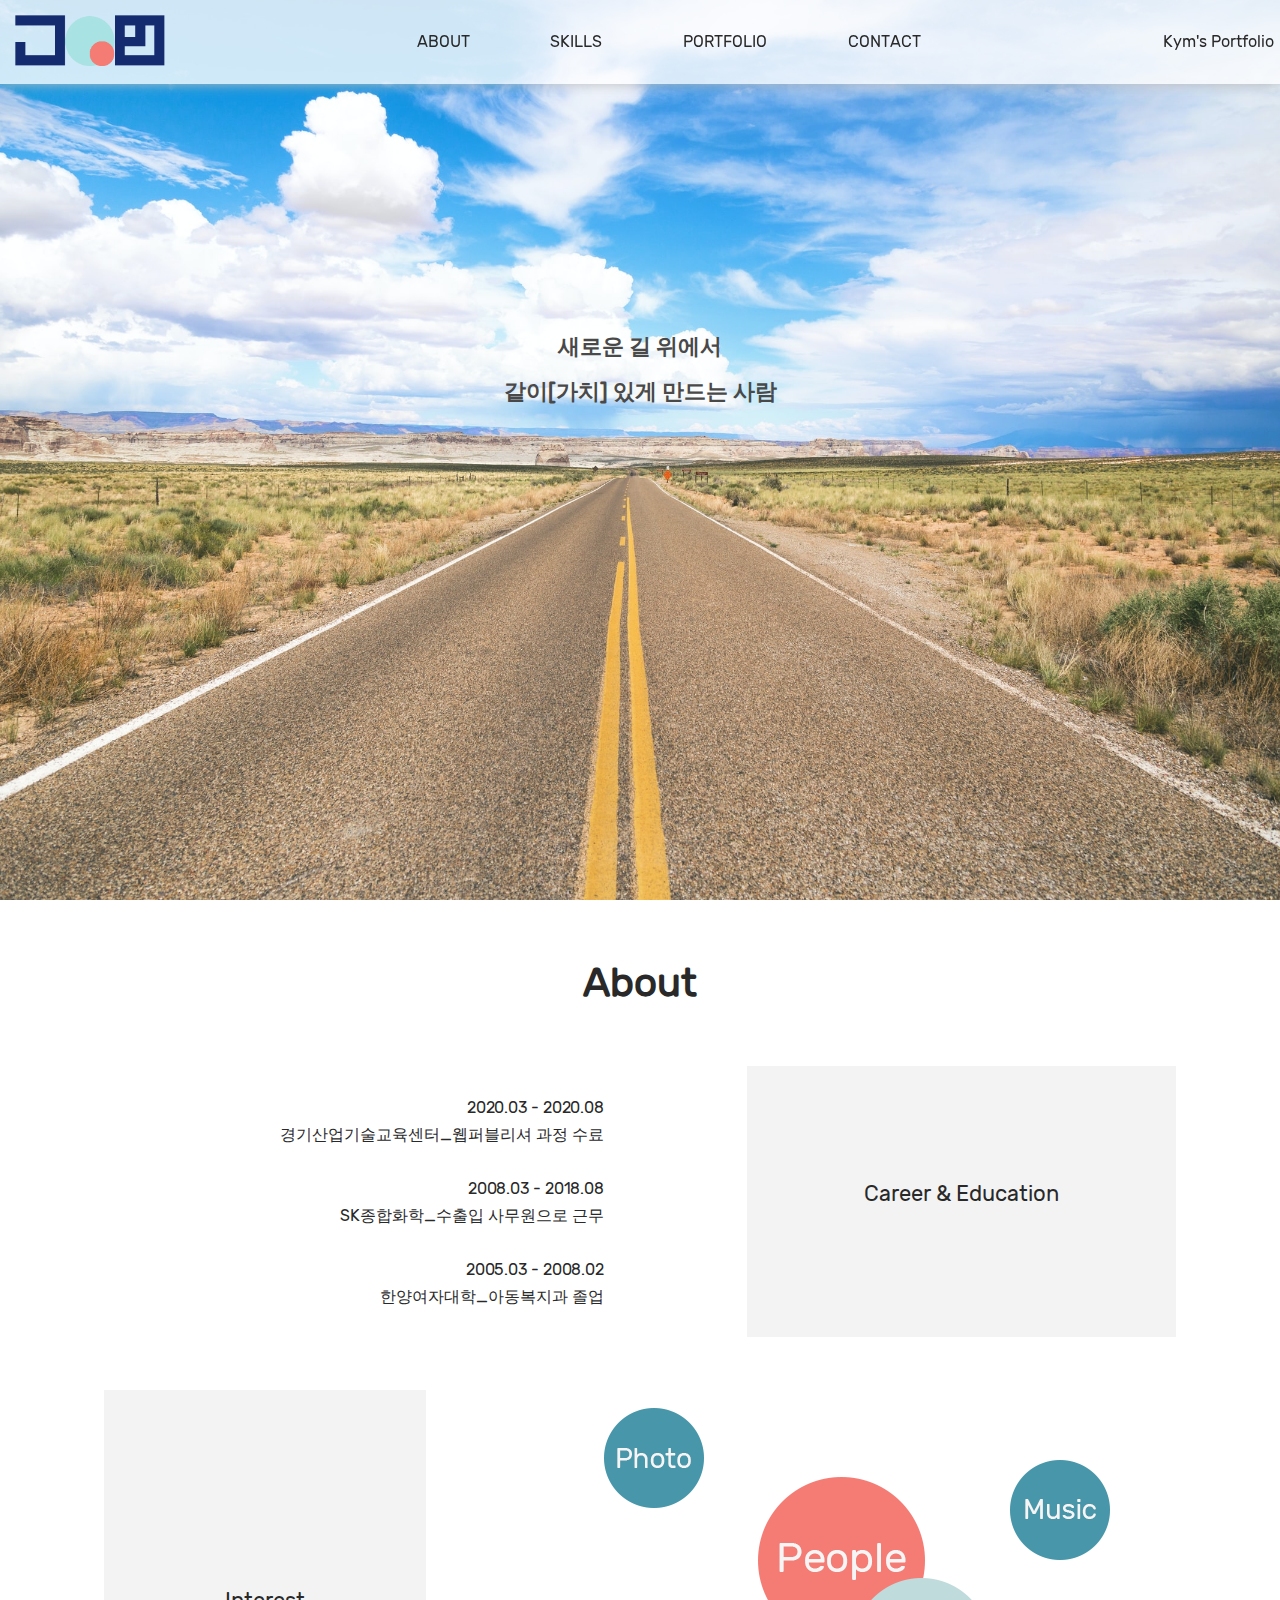
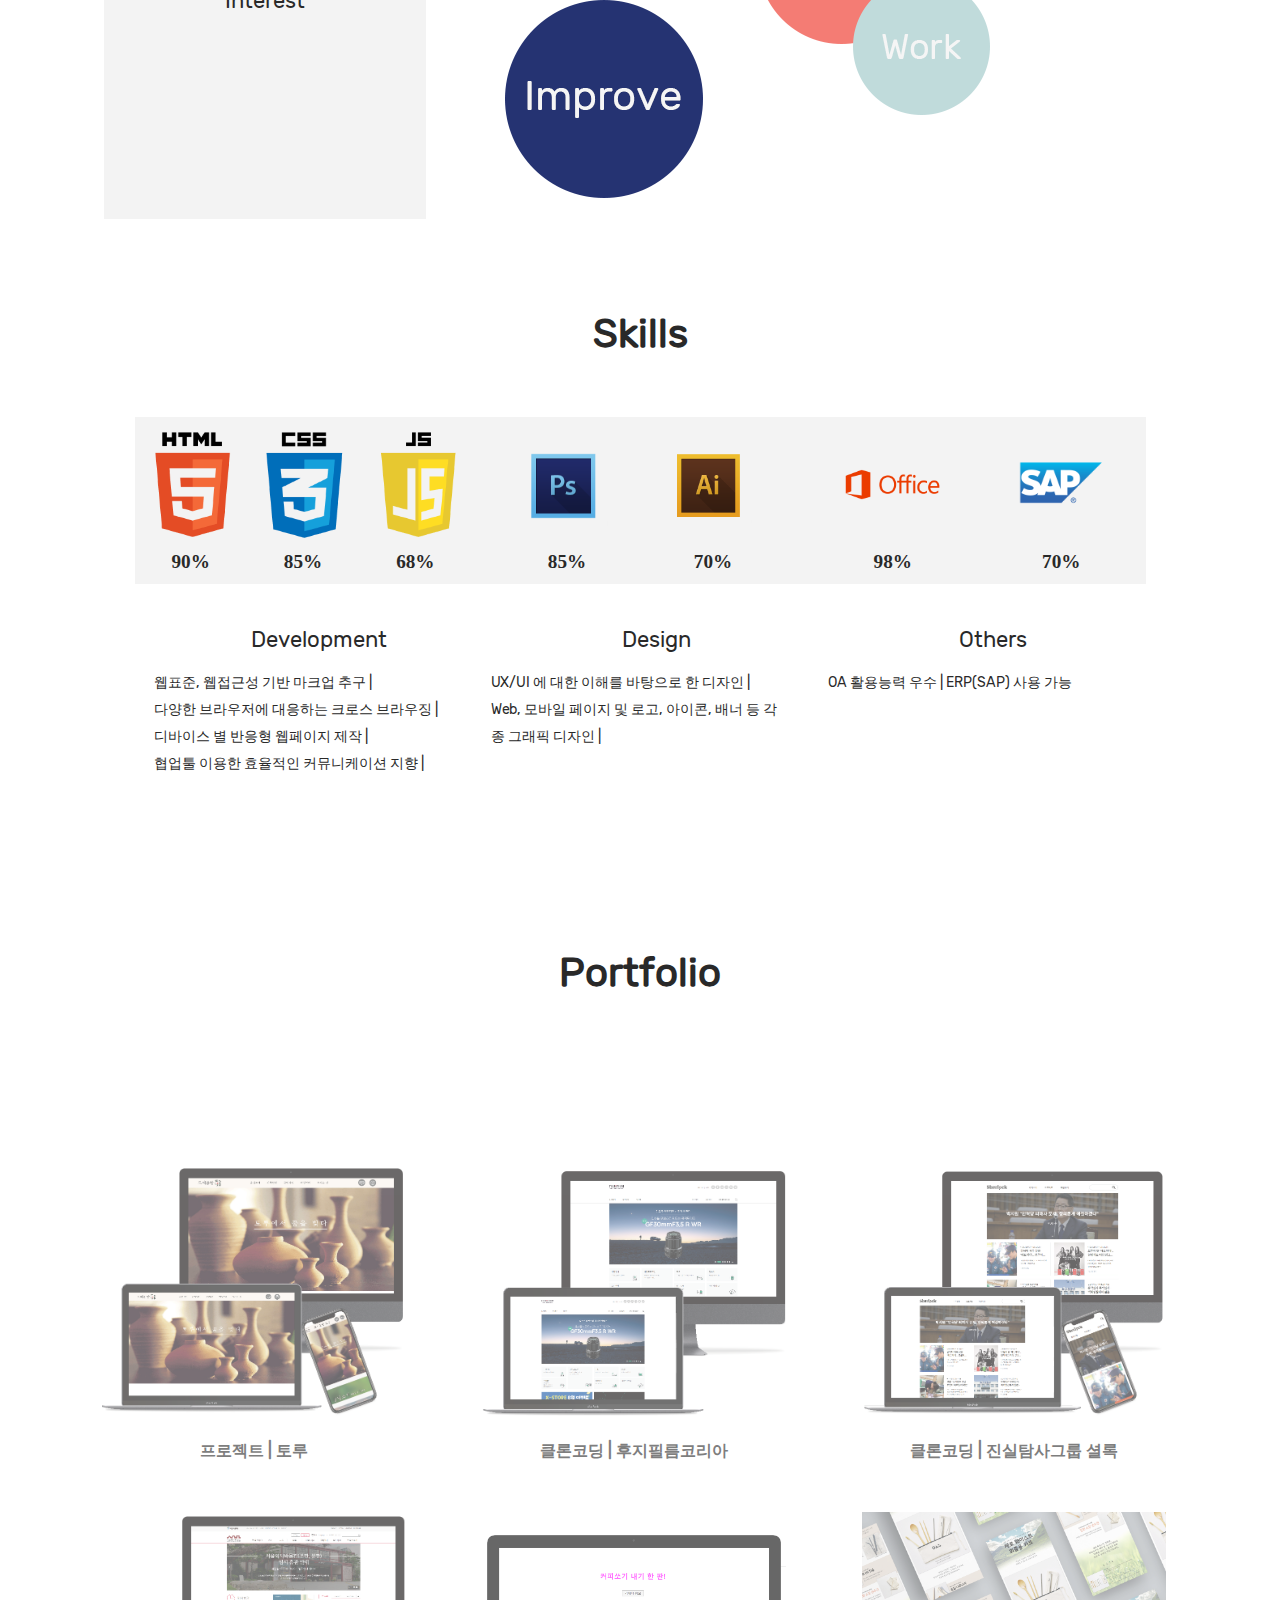
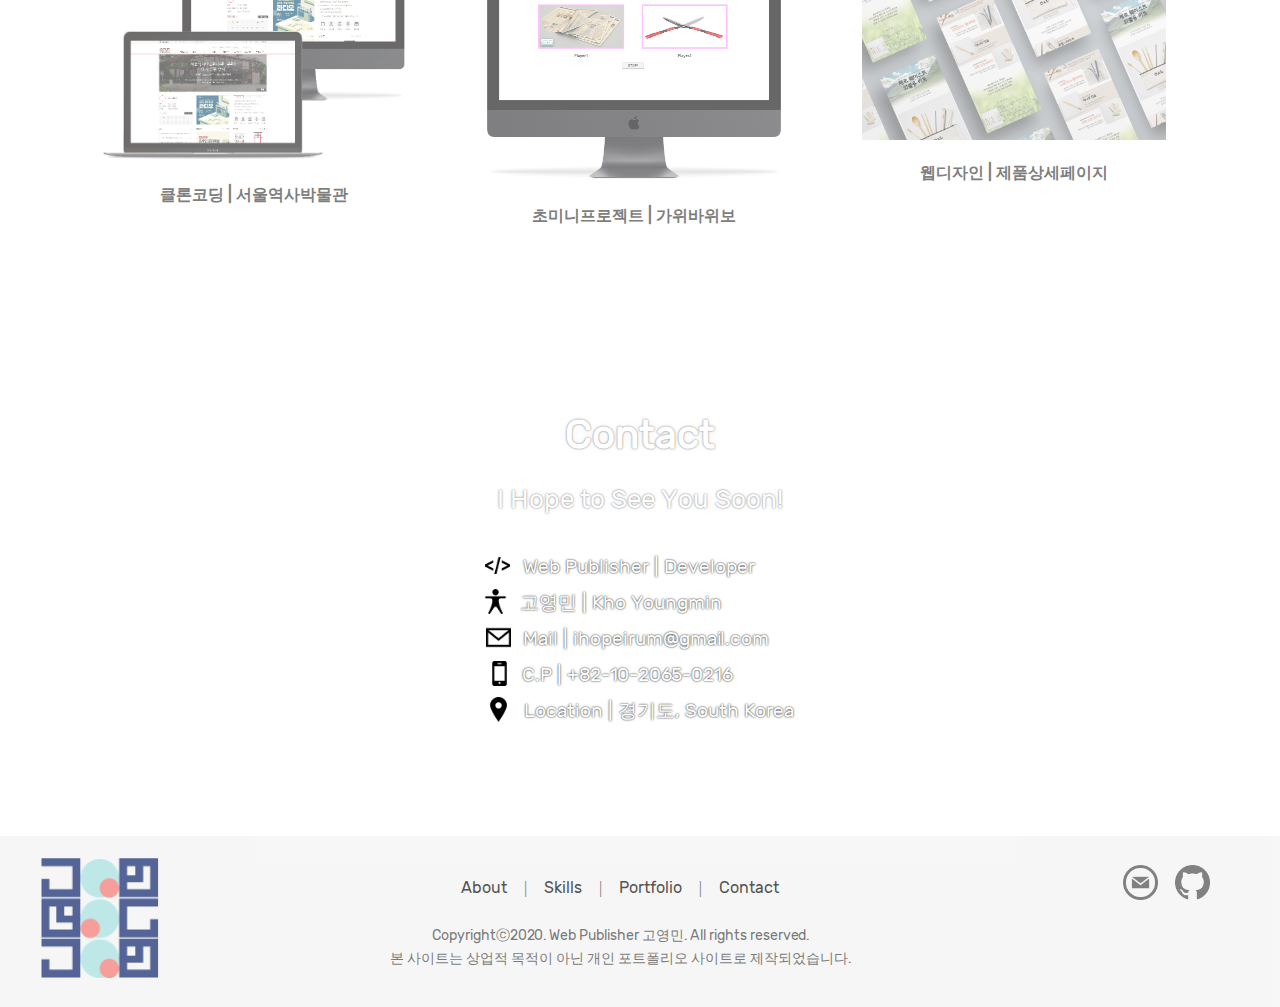
==== index.html @ 1b866fbe "update contents" ====
<!DOCTYPE html>
<html lang="ko">

<head>
  <meta charset="UTF-8">
  <meta name="author" content="Kho_Youngmin">
  <meta name="description" content="personal_portfolio">
  <meta name="viewport" content="width=device-width, initial-scale=1.0">
  <link rel="stylesheet" href="reset_meyer.css">
  <link rel="stylesheet" href="basic.css">
  <script src="https://code.jquery.com/jquery-3.5.1.min.js"
    integrity="sha256-9/aliU8dGd2tb6OSsuzixeV4y/faTqgFtohetphbbj0=" crossorigin="anonymous"></script>
  <script defer src="main_jq.js"></script>
  <title>Kym | Portfolio</title>
</head>

<body>
  <header>
    <nav class="gnb">
      <!-- NavBar on Tab/PC -->
      <div class="gnb_web">
        <div class="gnb_logo top_logo"><img src="img/logo_kym_1by3.png" width="150px" alt="고영민 포트폴리오"></div>
        <div class="gnb_menu_web">
          <ul>
            <li class="goto_about">ABOUT</li>
            <li class="goto_skills">SKILLS</li>
            <li class="goto_portfolio">PORTFOLIO</li>
            <li class="goto_contact">CONTACT</li>
          </ul>
        </div>
        <div class=" gnb_tit">
          <h3>Kym's Portfolio</h3>
        </div>
      </div>
      <!-- NavBar on Mobile -->
      <div class="gnb_mobile">
        <div class="gnb_logo top_logo"><img src="img/logo_kym_1by3.png" width="125px" alt="고영민 포트폴리오"></div>
        <div class="gnb_menubtn">
          <div class="stick stick1"></div>
          <div class="stick stick2"></div>
          <div class="stick stick3"></div>
        </div>
        <div class="gnb_menu_mob">
          <ul>
            <li class="goto_about">ABOUT</li>
            <li class="goto_skills">SKILLS</li>
            <li class="goto_portfolio">PORTFOLIO</li>
            <li class="goto_contact">CONTACT</li>
            <li>
              <ul class="gnb_menu_mob_icon">
                <li><a href="mailto:ihopeirum@gmail.com"><img src="img/icon_mail_circle.png" alt="이메일" width="35px"></a>
                </li>
                <li><a href="https://github.com/ihopeirum" target="_blank"><img src="img/icon-github-1-240.png"
                      alt="깃허브" width="35px"></a></li>
              </ul>
            </li>
          </ul>
        </div>
      </div>
    </nav>
  </header>

  <!-- main 화면-->
  <article class="main prllx1">
    <div class="main_prologue">
      <h2>새로운 길 위에서</h2>
      <h2>같이[가치] 있게 만드는 사람</h2>
    </div>
  </article>

  <!-- 본문 - About -->
  <article class="intro_wrap">
    <h1 class="menu_tit loc_about">About</h1>

    <section class="intro intro_MLscreen">
      <div class="intro_item career_tit">
        <h2 class="sub_tit">Career & Education</h2>
      </div>
      <div class="intro_item">
        <p class="sub_desc career_desc">
          2020.03 - 2020.08<br>
          경기산업기술교육센터_웹퍼블리셔 과정 수료<br><br>
          2008.03 - 2018.08<br>
          SK종합화학_수출입 사무원으로 근무<br><br>
          2005.03 - 2008.02<br>
          한양여자대학_아동복지과 졸업<br><br>
        </p>
      </div>
      <div class="intro_item interest_tit">
        <h2 class="sub_tit">Interest</h2>
      </div>
      <div class="intro_item interest_desc">
        <img src="img/interest_balls.png" alt="관심사 이미지">
      </div>
    </section>

    <!-- 본문 - Skills -->
    <h1 class="menu_tit loc_skills">Skills</h1>
    <section class="intro intro_skill">

      <div class="skill_item skill_develop">

        <div class="skill_pct dev_pct">
          <div class="pct_item htmlwrap">
            <div class="pct_html"></div>
            <h2 class="pct_txt">90%</h2>
          </div>
          <div class="pct_item csswrap">
            <div class="pct_css"></div>
            <h2 class="pct_txt">85%</h2>
          </div>
          <div class="pct_item jswrap">
            <div class="pct_js"></div>
            <h2 class="pct_txt">68%</h2>
          </div>
        </div>
        <h2 class="sub_tit sub_tit_skl">Development</h2>
        <p class="sub_desc sub_desc_skl">
          웹표준, 웹접근성 기반 마크업 추구 |<br>
          다양한 브라우저에 대응하는 크로스 브라우징 |<br>
          디바이스 별 반응형 웹페이지 제작 |<br>
          협업툴 이용한 효율적인 커뮤니케이션 지향 |
        </p>
      </div>

      <div class="skill_item skill_design">
        <div class="skill_pct dsgn_pct">
          <div class="pct_item pswrap">
            <div class="pct_ps"></div>
            <h2 class="pct_txt">85%</h2>
          </div>
          <div class="pct_item aiwrap">
            <div class="pct_ai"></div>
            <h2 class="pct_txt">70%</h2>
          </div>
        </div>
        <h2 class="sub_tit sub_tit_skl">Design</h2>
        <p class="sub_desc sub_desc_skl">
          UX/UI 에 대한 이해를 바탕으로 한 디자인 |<br>
          Web, 모바일 페이지 및 로고, 아이콘, 배너 등
          각종 그래픽 디자인 |
        </p>
      </div>
      <div class="skill_item skill_other">
        <div class="skill_pct oa_pct">
          <div class="pct_item oawrap">
            <div class="pct_oa"></div>
            <h2 class="pct_txt">98%</h2>
          </div>
          <div class="pct_item sapwrap">
            <div class="pct_sap"></div>
            <h2 class="pct_txt">70%</h2>
          </div>
        </div>
        <h2 class="sub_tit sub_tit_skl">Others</h2>
        <p class="sub_desc sub_desc_skl">
          OA 활용능력 우수 | ERP(SAP) 사용 가능
        </p>
      </div>
    </section>
  </article>

  <!-- 본문 - Portfolio -->
  <div class="portfolio prllx2">
    <div class="portfolio_tit">
      <h1 class="menu_tit loc_portfolio">Portfolio</h1>
    </div>
  </div>
  <article class="portfolio_wrap">
    <div class="img_container">
      <div class="img_item pf1 modal_open">
        <img src="img/thumnail_toru.png" alt="프로젝트 토루">
        <p class="sub_tit_pf">프로젝트 | 토루</p>
      </div>
      <div class="modal_box">
        <div class="modal_contents">
          <span class="modal_close">&times;</span>
          <div class="modal_tit">
            <h2>도예공방 토루</h2>
            <p><a href="">자세히 보기</a></p>
          </div>
          <dl class="modal_txt">
            <dt class="modal_txt_item modal_subtit">유형</dt>
            <dd class="modal_txt_item modal_desc">5인 팀프로젝트</dd>
            <dt class="modal_txt_item modal_subtit">참여도</dt>
            <dd class="modal_txt_item modal_desc">기획 80% . 디자인 50% . 퍼블리싱 100%</dd>
            <dt class="modal_txt_item modal_subtit">제작기간</dt>
            <dd class="modal_txt_item modal_desc">약 3개월 (2020.05-07월)</dd>
            <dt class="modal_txt_item modal_subtit">구분</dt>
            <dd class="modal_txt_item modal_desc">Responsive</dd>
            <dt class="modal_txt_item modal_subtit">호스팅 사양</dt>
            <dd class="modal_txt_item modal_desc">카페24 (PHP 7.0 / mariadb-10.1.x / UTF-8 / HTTP2.0 / Apache2 / InnoDB
              지원)</dd>
            <dt class="modal_txt_item modal_subtit">기술사용</dt>
            <dd class="modal_txt_item modal_desc">html5, CSS3, jQuery . Photoshop, illustrator</dd>
            <dt class="modal_txt_item modal_subtit">Description</dt>
            <dd class="modal_txt_item modal_desc">파주시 지역 도예공방 카페의 홈페이지 제작</dd>
          </dl>
          <div class="modal_img_wrap">
            <img src="img/Mockup_paper_SB2.jpg" alt="">
            <img src="img/Mockup_system_toru.png" alt="">
          </div>
        </div>
      </div>

      <div class="img_item pf2">
        <img src="img/thumnail_fuji.png" alt="클론코딩01">
        <p class="sub_tit_pf">클론코딩 | 후지필름코리아</p>
      </div>
      <div class="modal_box">
        <div class="modal_contents">
          <span class="modal_close">&times;</span>
          <div class="modal_tit">
            <h2>후지필름코리아</h2>
            <p><a href="">자세히 보기</a></p>
          </div>
          <dl class="modal_txt">
            <dt class="modal_txt_item modal_subtit">구분</dt>
            <dd class="modal_txt_item modal_desc">PC Web</dd>
            <dt class="modal_txt_item modal_subtit">참여도</dt>
            <dd class="modal_txt_item modal_desc">퍼블리싱 100%</dd>
            <dt class="modal_txt_item modal_subtit">소요기간</dt>
            <dd class="modal_txt_item modal_desc">약 1.5일</dd>
            <dt class="modal_txt_item modal_subtit">기술사용</dt>
            <dd class="modal_txt_item modal_desc">html5, CSS3</dd>
            <dt class="modal_txt_item modal_subtit">Description</dt>
            <dd class="modal_txt_item modal_desc">flex를 이용한 레이아웃 연습</dd>
          </dl>
          <div class="modal_img_wrap">
            <img src="img/pf_fuji01.png" alt="">
            <img src="img/pf_fuji02.png" alt="">
            <img src="img/pf_fuji03.png" alt="">
          </div>
        </div>
      </div>

      <div class="img_item pf3">
        <img src="img/thumnail_sherlock.png" alt="클론코딩02">
        <p class="sub_tit_pf">클론코딩 | 진실탐사그룹 셜록</p>
      </div>
      <div class="modal_box">
        <div class="modal_contents">
          <span class="modal_close">&times;</span>
          <div class="modal_tit">
            <h2>진실탐사그룹 셜록</h2>
            <p><a href="">자세히 보기</a></p>
          </div>
          <dl class="modal_txt">
            <dt class="modal_txt_item modal_subtit">구분</dt>
            <dd class="modal_txt_item modal_desc">Responsive</dd>
            <dt class="modal_txt_item modal_subtit">참여도</dt>
            <dd class="modal_txt_item modal_desc">퍼블리싱 100%</dd>
            <dt class="modal_txt_item modal_subtit">소요기간</dt>
            <dd class="modal_txt_item modal_desc">약 2.5일</dd>
            <dt class="modal_txt_item modal_subtit">기술사용</dt>
            <dd class="modal_txt_item modal_desc">html5, CSS3</dd>
            <dt class="modal_txt_item modal_subtit">Description</dt>
            <dd class="modal_txt_item modal_desc">반응형 웹디자인 연습</dd>
          </dl>
          <div class="modal_img_wrap">
            <img src="img/pf_sherlock01.png" alt="">
            <img src="img/pf_sherlock02.png" alt="">
            <img src="img/pf_sherlock03.png" alt="">
          </div>
        </div>
      </div>

      <div class="img_item pf4">
        <img src="img/thumnail_sm.png" alt="클론코딩03">
        <p class="sub_tit_pf">클론코딩 | 서울역사박물관</p>
      </div>
      <div class="modal_box">
        <div class="modal_contents">
          <span class="modal_close">&times;</span>
          <div class="modal_tit">
            <h2>서울역사박물관</h2>
            <p><a href="">자세히 보기</a></p>
          </div>
          <dl class="modal_txt">
            <dt class="modal_txt_item modal_subtit">구분</dt>
            <dd class="modal_txt_item modal_desc">PC Web</dd>
            <dt class="modal_txt_item modal_subtit">참여도</dt>
            <dd class="modal_txt_item modal_desc">퍼블리싱 100%</dd>
            <dt class="modal_txt_item modal_subtit">소요기간</dt>
            <dd class="modal_txt_item modal_desc">진행중</dd>
            <dt class="modal_txt_item modal_subtit">기술사용</dt>
            <dd class="modal_txt_item modal_desc">html5, CSS3</dd>
            <dt class="modal_txt_item modal_subtit">Description</dt>
            <dd class="modal_txt_item modal_desc">아직 미완성</dd>
          </dl>
          <div class="modal_img_wrap">
            <img src="img/Mockup_paper_SB2.jpg" alt="">
            <img src="img/Mockup_system_toru.png" alt="">
          </div>
        </div>
      </div>

      <div class="img_item pf5">
        <img src="img/thumnail_rsp.png" alt="가위바위보">
        <p class="sub_tit_pf">초미니프로젝트 | 가위바위보</p>
      </div>
      <div class="modal_box">
        <div class="modal_contents">
          <span class="modal_close">&times;</span>
          <div class="modal_tit">
            <h2>JS 초미니프로젝트_가위바위보 게임</h2>
          </div>
          <dl class="modal_txt">
            <dt class="modal_txt_item modal_subtit">구분</dt>
            <dd class="modal_txt_item modal_desc">PC Web</dd>
            <dt class="modal_txt_item modal_subtit">참여도</dt>
            <dd class="modal_txt_item modal_desc">퍼블리싱 100%</dd>
            <dt class="modal_txt_item modal_subtit">기술사용</dt>
            <dd class="modal_txt_item modal_desc">html5, CSS3, JavaScript</dd>
            <dt class="modal_txt_item modal_subtit">Description</dt>
            <dd class="modal_txt_item modal_desc">Random과 setInterval을 이용한 가위바위보 게임</dd>
          </dl>
          <div class="modal_img_wrap">
            <img src="img/pf_rsp01.png" alt="">
          </div>
        </div>
      </div>

      <div class="img_item pf6">
        <img src="img/Mockup_screen_zero2.jpg" alt="웹디자인">
        <p class="sub_tit_pf">웹디자인 | 제품상세페이지</p>
      </div>
      <div class="modal_box">
        <div class="modal_contents">
          <span class="modal_close">&times;</span>
          <div class="modal_tit">
            <h2>제로 웨이스트 외출용 키트</h2>
          </div>
          <dl class="modal_txt">
            <dt class="modal_txt_item modal_subtit">구분</dt>
            <dd class="modal_txt_item modal_desc">제품 상세페이지 디자인</dd>
            <dt class="modal_txt_item modal_subtit">참여도</dt>
            <dd class="modal_txt_item modal_desc">본인 100%</dd>
            <dt class="modal_txt_item modal_subtit">기술사용</dt>
            <dd class="modal_txt_item modal_desc">Photoshop, illustrator</dd>
            <dt class="modal_txt_item modal_subtit">Description</dt>
            <dd class="modal_txt_item modal_desc">환경보호를 위한 제품컨셉에 맞추어, 진정성이 느껴지도록 깔끔하게 디자인하여 소비자로 하여금 구매필요성을 느끼도록 해
              보았다.
            </dd>
          </dl>
          <div class="modal_img_wrap">
            <img src="img/제로키트-상세페이지-1.jpg" alt="">
            <img src="img/제로키트-상세페이지-2.jpg" alt="">
            <img src="img/제로키트-상세페이지-3.jpg" alt="">
          </div>
        </div>
      </div>

      <!-- <div class="img_item pf7">7
        <img src="" alt="">
      </div> -->

      <!-- <div class="img_item pf8">8
        <img src="" alt="">
    </div> -->
  </article>

  <!-- 본문 - Contact -->
  <div class="contact prllx3">
    <div class="contact_tit">
      <h1 class="menu_tit loc_contact" id="menu_tit_contact">Contact</h1>
    </div>

    <article class="contact_wrap">
      <p class="sub_tit" id="contact_subtit">
        I Hope to See You Soon!
      </p>
      <ul class="sub_desc contact_desc">
        <li><img src="img/icon-code-2-240.png" alt="웹퍼블리셔,개발자" width="25px"> Web Publisher | Developer
          &nbsp;&nbsp;&nbsp;&nbsp;&nbsp;&nbsp;&nbsp;</li>
        <li><img src="img/icon-accessibility-2-240.png" alt="이름" width="25px"> 고영민 | Kho Youngmin
          &nbsp;&nbsp;&nbsp;&nbsp;&nbsp;&nbsp;&nbsp;&nbsp;&nbsp;&nbsp;&nbsp;&nbsp;&nbsp;&nbsp;</li>
        <li><img src="img/icon_mail_square.png" alt="이메일" width="25px"> Mail | ihopeirum@gmail.com
          &nbsp;&nbsp;&nbsp;&nbsp;</li>
        <li><img src="img/icon_mob2_square.png" alt="연락처" width="25px"> C.P | +82-10-2065-0216
          &nbsp;&nbsp;&nbsp;&nbsp;&nbsp;&nbsp;&nbsp;&nbsp;&nbsp;&nbsp;&nbsp;</li>
        <li><img src="img/icon-location-1-240.png" alt="거주지" width="25px"> Location | 경기도, South Korea</li>
      </ul>
    </article>

    <!-- 푸터 - 바닥글 -->
    <footer>
      <div class="footer_wrap">
        <div class="ft_item ft_logo_mob"><img src="img/logo_kym_1by3.png" alt="고영민 포트폴리오" width="100%"></div>
        <div class="ft_item ft_logo_web"><img src="img/logo_kym_3by3.png" alt="고영민 포트폴리오" width="20%"></div>
        <div class="ft_item ft_gnbwrap">
          <ul class="ft_gnb">
            <li class="goto_about">About</li>
            | <li class="goto_skills">Skills</li>
            | <li class="goto_portfolio">Portfolio</li>
            | <li class="goto_contact">Contact</li>
          </ul>
        </div>
        <p class="ft_item ft_desc">
          Copyrightⓒ2020. Web Publisher 고영민. All rights reserved.<br>
          본 사이트는 상업적 목적이 아닌 개인 포트폴리오 사이트로 제작되었습니다.
        </p>
        <div class="ft_item ft_iconwrap">
          <ul class="ft_icon">
            <li><a href="mailto:ihopeirum@gmail.com"><img src="img/icon_mail_circle.png" alt="이메일" width="35px"></a>
            </li>
            <li><a href="https://github.com/ihopeirum" target="_blank"><img src="img/icon-github-1-240.png" alt="깃허브"
                  width="35px"></a>
            </li>
          </ul>
        </div>
      </div>
    </footer>
  </div>

</body>

</html>
---- basic.css ----
/* 기본 공통적용 사항 */
html,
body {
  height: 100%;
  margin: 0;
}

.gnb_web,
.ft_logo_web {
  display: none;
}

.prllx1,
.prllx2,
.prllx3 {
  background-attachment: fixed;
  background-position: center;
  background-repeat: no-repeat;
  background-size: cover;
  -webkit-background-size: cover;
  -moz-background-size: cover;
  -o-background-size: cover;
}

.main {
  background-image: url(img/bg_mainS.jpg);
  min-height: 100%;
}

.portfolio {
  background-image: url(img/bg_portfolio03.jpg);
  min-height: 25%;
}

.contact {
  background-image: url(img/bg_contact02.jpg);
  min-height: 70%;
}

@font-face {
  font-family: rubik;
  src: url(font/Rubik-Regular.woff)
}

/* 기본 공통적용사항 : gnb_menubar */
.gnb_mobile {
  width: 100%;
  position: fixed;
  display: grid;
  grid-template-columns: 1fr 80px;
}

.gnb_logo {
  display: inline-block;
  vertical-align: middle;
  grid-column: 1/2;
  grid-row: 1;
  padding: 15px 15px;
  cursor: pointer;
}

.gnb_menubtn {
  display: inline-block;
  cursor: pointer;
  grid-column: 2/3;
  grid-row: 1;
  align-self: center;
  border: 1px solid #494949;
  width: 70%;
  height: 55%;
}

.gnb_menubtn .stick {
  width: 70%;
  height: 3px;
  background-color: #494949;
  margin: 8px auto;
}

.gnb_menu_mob {
  text-align: center;
  grid-column: 1/3;
  grid-row: 2;
  display: none;
  background-color: whitesmoke;
  height: 64vh;
}

.gnb_menu_mob li {
  margin: 8vh 0;
  font-size: 1.5em;
  font-family: rubik;
}

.gnb_menu_mob_icon li {
  display: inline;
}

.gnb_menu_mob_icon li:first-child {
  margin-right: 5vw;
}

@media only screen and (min-width: 320px) {

  /* 모바일용(min320) : 공통적용사항 */
  .gnb_web {
    display: none;
  }

  .menu_tit {
    padding: 5vh 0;
    text-align: center;
    font-size: 2.5em;
    font-weight: bold;
    font-family: rubik;
  }

  .sub_tit {
    padding: 2vh 0 2vh 2.5vw;
    font-size: 1.4em;
    font-family: rubik;
  }

  .sub_tit_pf {
    padding: 2.4vh 0;
    font-size: 1em;
    font-family: rubik;
  }

  .sub_desc {
    font-size: 1em;
    line-height: 3vh;
    padding-bottom: 4vh;
    padding-left: 2.5vw;
    font-family: rubik;
  }

  .intro,
  .portfolio_wrap,
  .contact_wrap {
    padding: 0 5vw;
  }

  /* 모바일용(min320) : main */
  .main_prologue {
    margin: 0 auto;
    text-align: center;
    padding-top: 36vh;
  }

  .main_prologue h2 {
    line-height: 5vh;
    font-size: 1.4em;
    font-weight: bold;
    color: #494949;
    font-family: rubik;
  }

  /* 모바일용(min320) : About */
  .intro {
    display: flex;
    flex-direction: column;
    margin-bottom: 2vh;
  }

  .career_tit,
  .interest_tit {
    background-color: #f3f3f3;
  }

  .career_desc {
    padding-bottom: 0;
    padding-top: 2%;
  }

  .interest_desc img {
    width: 100%;
    height: auto;
    padding: 2vh 0;
  }

  /* 모바일용(min320) : Skills */
  .skill_pct {
    display: flex;
    justify-content: space-around;
    padding-bottom: 3.5vh;
    background-color: #f3f3f3;
  }

  .pct_item {
    width: 30%;
    height: 15vh;
    justify-content: center;
    align-items: flex-end;
    text-align: center;
  }

  .pct_txt {
    font-size: 1.2em;
    font-weight: bold;
  }

  .pct_html,
  .pct_css,
  .pct_js,
  .pct_ps,
  .pct_ai,
  .pct_oa,
  .pct_sap {
    width: 100%;
    height: 15vh;
    background-size: contain;
    background-repeat: no-repeat;
    background-position: center;
  }

  .pct_html {
    background-image: url(img/skill_dev_html.png);
  }

  .pct_css {
    background-image: url(img/skill_dev_css.png);
  }

  .pct_js {
    background-image: url(img/skill_dev_js.png);
  }

  .pct_ps {
    background-image: url(img/skill_design_ps.png);
    background-size: auto;
  }

  .pct_ai {
    background-image: url(img/skill_design_ai.png);
    background-size: auto;
  }

  .pct_oa {
    background-image: url(img/skill_oa.png);
  }

  .pct_sap {
    background-image: url(img/skill_sap.png);
  }

  /* 모바일용(min320) : Portfoliio */
  .modal_box {
    display: none;
  }

  .portfolio_tit {
    padding-top: 5.5vh
  }

  .img_container {
    padding: 7vh 15vw;
    display: grid;
    row-gap: 3.5vh;
  }

  .img_item {
    text-align: center;
  }

  .img_item img {
    width: 80%;
  }

  .sub_tit_pf {
    font-weight: bold;
  }

  /* 모바일용(min320) : Contact */
  .contact_wrap {
    padding-bottom: 10vh;
  }

  .contact_tit {
    padding-top: 5.5vh
  }

  #menu_tit_contact {
    color: white;
    text-shadow: 0 0 2px #696969,
      0 0 10px whitesmoke;
  }

  #contact_subtit {
    padding-top: 0;
    padding-bottom: 4vh;
    text-align: center;
    font-size: 1.6em;
    color: white;
    text-shadow: 0 0 2px #696969,
      0 0 10px whitesmoke;
  }

  .contact_desc {
    display: inline;
    text-align: center;
  }

  .contact_desc li {
    padding: 0.5vh 0;
    font-size: 1.2em;
    color: white;
    text-shadow: 0 0 2px black,
      0 0 10px whitesmoke;
  }

  .contact_desc img {
    padding-right: 0.6vw;
    vertical-align: text-bottom;
  }

  /* 모바일용(min320) : footer */
  footer {
    width: 100%;
    background-color: whitesmoke;
    opacity: 0.8;
  }

  .footer_wrap {
    padding: 3% 5%;
    display: flex;
    flex-wrap: wrap;
    justify-content: space-between;
  }

  .ft_logo_mob {
    display: inline-block;
    width: 120px;
    justify-content: center;
    align-items: center;
  }

  .ft_gnb {
    padding: 1vh 1.2vw;
    color: #595959;
  }

  .ft_gnb li {
    display: inline;
    margin: 0 2vw;
    font-family: rubik;
  }

  .ft_gnb a {
    color: #595959
  }

  .ft_desc {
    width: 100vw;
    font-size: 0.9em;
    padding: 1.2vh 0;
    line-height: 1.6em;
    text-align: left;
    color: #595959;
    font-family: rubik;
  }

  .ft_iconwrap {
    width: 100vw;
    min-height: 40px;
  }

  .ft_icon {
    text-align: center;
  }

  .ft_icon li {
    display: inline;
    margin-right: 3vw;
    opacity: 0.6;
  }
}

@media only screen and (min-width: 768px) {

  /* 태블릿용(min768) : GNB 메뉴바  */
  .gnb_mobile {
    display: none;
  }

  .gnb_web {
    width: 100%;
    display: grid;
    grid-template-columns: 1fr 8fr 1fr;
    align-items: center;
    text-align: center;
    position: fixed;
    background: rgba(255, 255, 255, 0.8);
    box-shadow: 0 0 12px silver;
    z-index: 10;
  }

  .gnb_menu_web li {
    display: inline-block;
    padding: 0 3vw;
    font-family: rubik;
    cursor: pointer;
  }

  .gnb_tit {
    font-family: rubik;
  }

  /* 태블릿용(min768) : 공통적용사항 */
  .sub_tit,
  .sub_desc {
    padding-left: 0vw;
  }

  /* 태블릿용(min768) : About */
  .intro_MLscreen {
    display: flex;
    flex-direction: row;
    flex-wrap: wrap;
    justify-content: space-between;
    align-items: stretch;
  }

  .career_tit {
    width: 40%;
    padding-top: 11vh;
    order: 2;
    text-align: center;
    background-color: #f3f3f3;
  }

  .career_desc {
    padding-top: 5.5%;
    order: 1;
    text-align: right;
  }

  .interest_tit {
    width: 30%;
    margin-top: 5%;
    padding-top: 17%;
    order: 3;
    text-align: center;
    background-color: #f3f3f3;
  }

  .interest_desc {
    width: 70%;
    margin-top: 5%;
    order: 4;
  }

  .sub_tit_skl,
  .sub_desc_skl {
    padding-left: 2.5vw;
  }

  /* 태블릿용(min768) : Portfolio */
  .modal_box {
    display: none;
  }

  .img_container {
    padding: 5% 0;
    display: flex;
    flex-wrap: wrap;
  }

  .img_item {
    width: 50%;
    justify-content: center;
    align-items: center;
  }

  .pf1 {
    margin-top: 0;
  }

  .pf5 {
    margin-top: 2vh;
  }

  /* 태블릿용(min768) : footer */
  .footer_wrap {
    padding: 2% 3%;
    justify-content: space-between;
  }

  .ft_logo_mob {
    min-width: 140px;
  }

  .ft_logo_mob img {
    width: 100%;
  }

  .ft_gnb {
    padding: 2vh 6vw;
  }

  .ft_gnb li {
    display: inline;
    margin: 0 1vw;
  }

  .ft_iconwrap {
    order: 3;
    max-width: 16%;
    padding: 1vh 0;
    flex-basis: 118px;
    flex-shrink: 0;
  }

  .ft_icon li {
    margin-right: 0;
    margin-left: 2vw;
  }

  .ft_desc {
    order: 4;
    width: 100%;
    text-align: center;
  }
}

@media only screen and (min-width: 1024px) {

  /* PC Web용 (min1024) : GNB 메뉴바*/
  .gnb_menu_web li:hover {
    text-shadow: 2px 2px 8px gray;
  }

  /* PC Web용 (min1024) : 공통적용사항 */
  .menu_tit {
    padding: 7vh 0;
  }

  /* PC Web용 (min1024) : About */
  .intro_MLscreen {
    display: flex;
    flex-direction: row;
    margin: 0 auto;
  }

  .career_desc {
    width: 130%;
    flex-grow: 1;
    flex-shrink: 0;
  }

  .interest_tit {
    flex-shrink: 0;
  }

  .interest_tit,
  .interest_desc {
    margin-bottom: 3%;
  }

  /* PC Web용 (min1024) : Skills */
  .intro_skill {
    flex-direction: row;
    justify-content: center;
    padding: 0;
  }

  .sub_tit_skl {
    text-align: center;
    padding-top: 5vh;
  }

  .sub_desc_skl {
    font-size: 0.9em;
    padding: 0 3vw 5vh 3vw;
  }

  .pct_ps {
    width: 95%;
    height: 15vh;
    background-size: contain;
  }

  .pct_ai {
    width: 93%;
    height: 15vh;
    background-size: contain;
  }

  .dsgn_pct {
    justify-content: space-evenly;
  }

  /* PC Web용 (min1024) : Portfolio */
  .portfolio {
    min-height: 30%;
  }

  .img_item {
    width: 33%;
    opacity: 0.6;
  }

  .img_item:hover {
    cursor: pointer;
    opacity: 1;
  }

  .img_item img:hover {
    -webkit-transform: scale(1.15);
    transform: scale(1.15);
  }

  .img_container {
    /* position: relative; */
  }

  /* PC Web용 (min1024) : portfolio_modal */
  .modal_box {
    display: none;
    width: 100%;
    height: 100%;
    position: fixed;
    top: 8.5vh;
    left: 0;
    overflow: auto;
    z-index: 1;
    background-color: rgb(0, 0, 0);
    background-color: rgba(0, 0, 0, 0.7);
  }

  .modal_contents {
    background-color: white;
    margin: auto;
    padding: 20px;
    border: 1px solid gray;
    width: 50vw;
    height: 85vh;
    overflow: auto;
  }

  .modal_close {
    color: silver;
    float: right;
    font-size: 2.2em;
    font-weight: bold;
  }

  .modal_close:hover,
  .modal_close:focus {
    color: black;
    text-decoration: none;
    cursor: pointer;
  }

  .modal_tit {
    width: 90%;
    margin: 0 auto;
    text-align: center;
  }

  .modal_tit h2 {
    font-size: 2.5em;
    margin-bottom: 1.5vh;
  }

  .modal_tit p {
    display: inline-block;
    font-size: 1em;
    padding: 0.8vh 0.5vw;
    border: 1px solid dimgray;
    border-radius: 6px;
  }

  .modal_txt {
    width: 90%;
    margin: 0 auto;
    padding: 1.8vh 0;
    display: grid;
    grid-template-columns: 1fr 4fr;
    line-height: 2.5vh;
  }

  .modal_img_wrap {
    width: 90%;
    margin: 0 auto;
  }

  .modal_img_wrap img {
    width: 100%;
  }

  .modal_subtit {
    font-weight: bold;
  }

  /* PC Web용 (min1024) : contact */

  #menu_tit_contact {
    /* padding-top: 0; */
    padding-bottom: 3.5vh;
  }

  .contact_wrap {
    padding-top: 1%;
    padding-bottom: 12vh;
  }

  /* PC Web용 (min1024) : footer */
  .ft_logo_mob {
    display: none;
  }

  .ft_logo_web {
    display: block;
    opacity: 0.9;
  }

  .footer_wrap {
    display: grid;
    grid-template-columns: 120px 1fr 140px;
    align-items: end;
    justify-items: center;
    padding-top: 1.5%;
  }

  .ft_logo_web {
    grid-row: 1 / span 2;
  }

  .ft_logo_web img {
    width: 100%;
  }

  .ft_gnb {
    cursor: pointer;
  }

  .ft_desc {
    grid-column: 2/3;
  }

  .ft_iconwrap {
    max-width: 100%;
  }
}

@media only screen and (min-width: 1200px) {

  /* PC Web용 (min1200) : About */
  .intro_wrap {
    max-width: 1200px;
    margin: 0 auto;
  }

  /* PC Web용 (min1200) : 공통적용사항 */
  .intro,
  .portfolio_wrap,
  .contact_wrap {
    padding: 0 5vw;
  }

  /* PC Web용 (min1200) : Skills */
  .sub_desc_skl {
    font-size: 0.9em;
    padding: 0 1.5vw 5vh 1.5vw;
  }

  .skill_item {
    flex-basis: 337px;
  }

  /* PC Web용 (min1200) : About */
  .career_desc {
    width: 500px;
  }

  /* PC Web용 (min1200) : Portfolio */
  .img_container {
    max-width: 1200px;
    margin: 0 auto;
  }

  .img_item {
    width: 33%;
  }

  /* PC Web용 (min1200) : Contact */
  .contact_wrap {
    padding-bottom: 12vh;
  }

  /* PC Web용 (min1200) : Footer */
  .footer_wrap {
    max-width: 1200px;
    margin: 0 auto;
    grid-template-columns: 120px 1fr 160px;
  }

  .ft_icon li {
    margin-left: 1vw;
  }
}
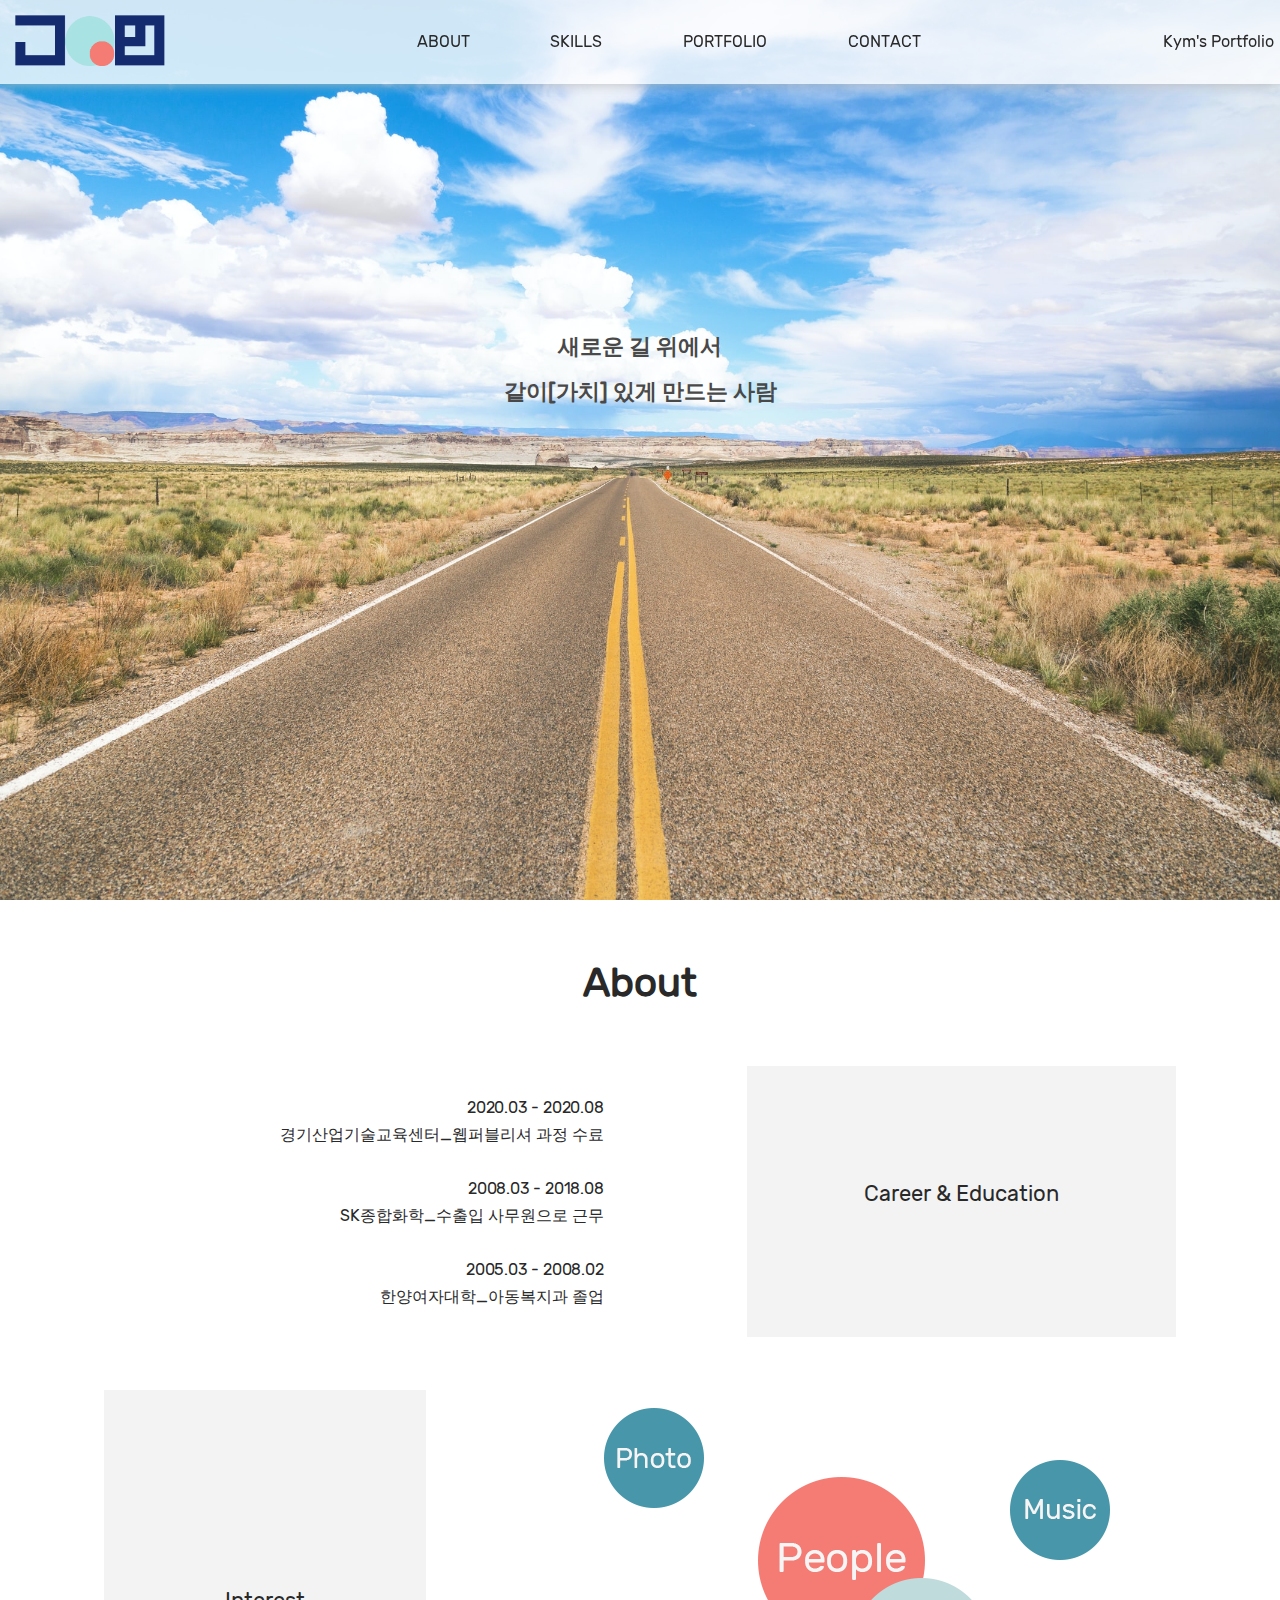
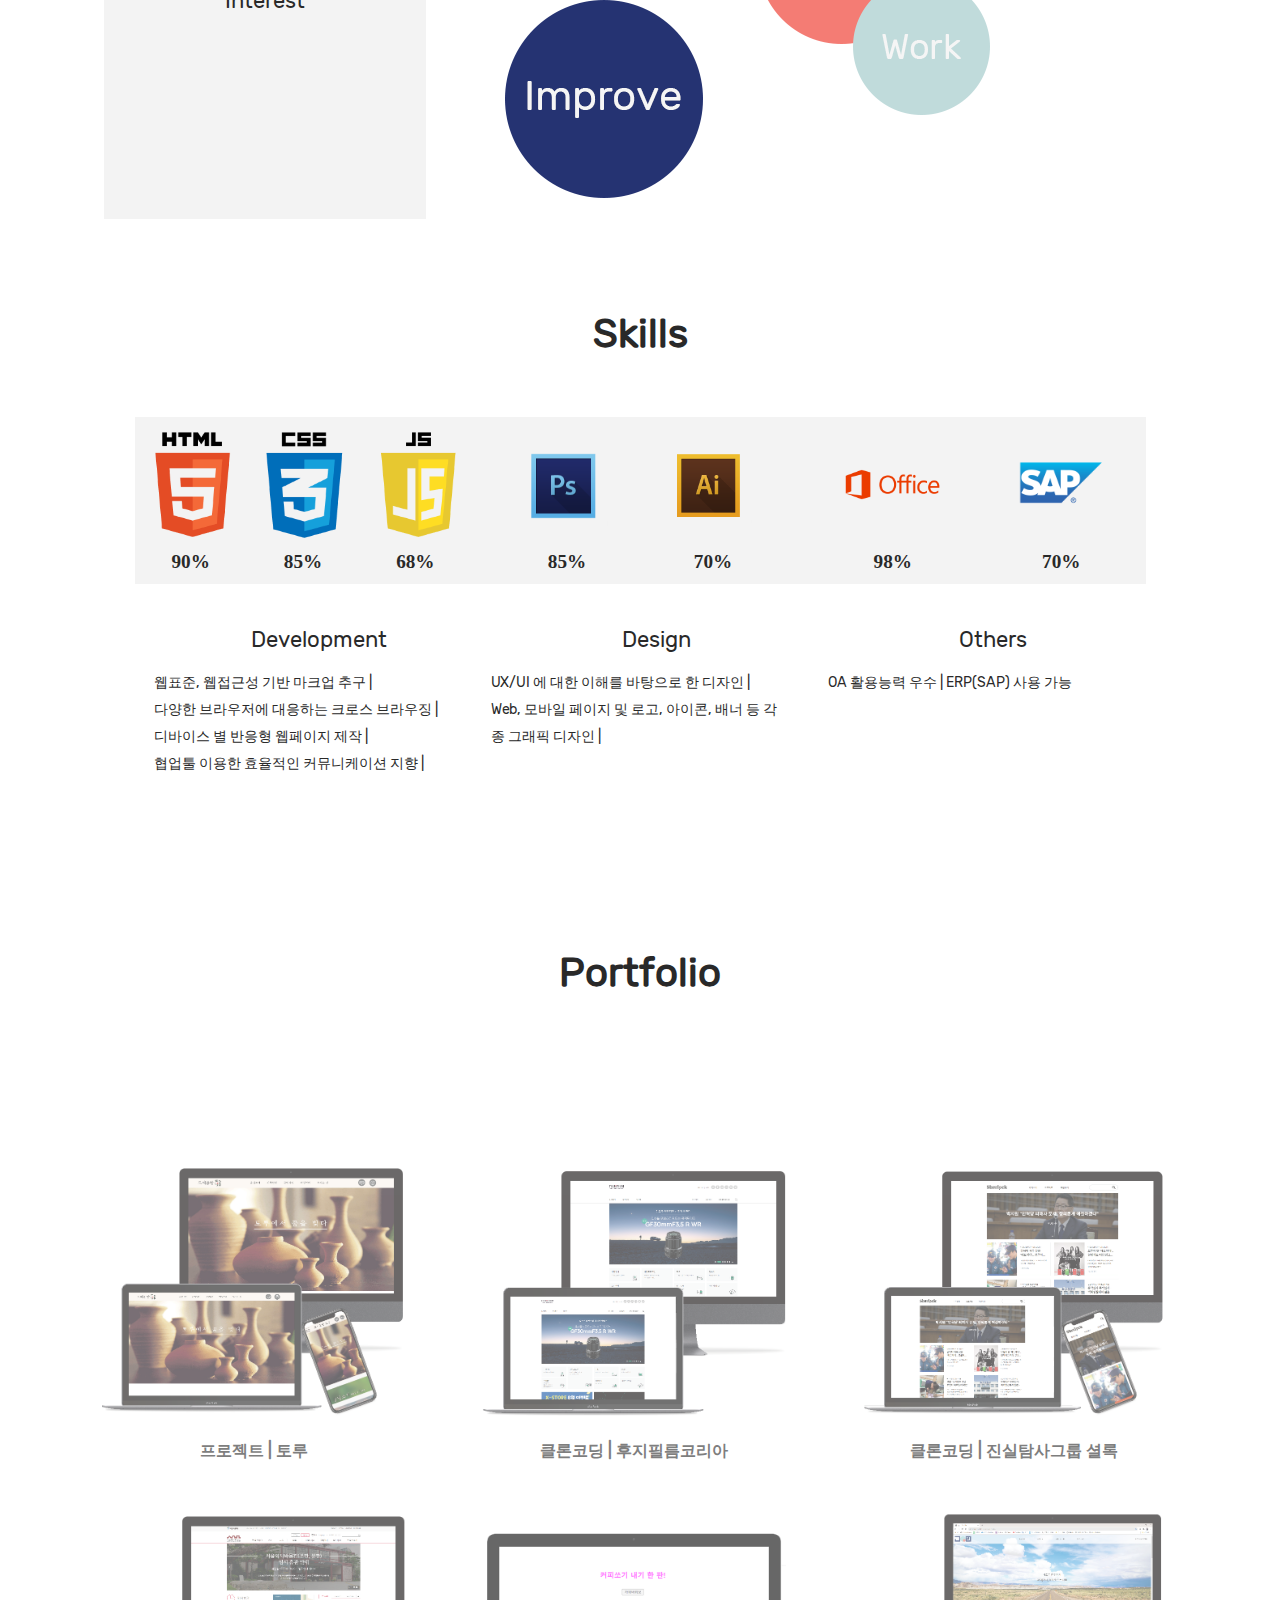
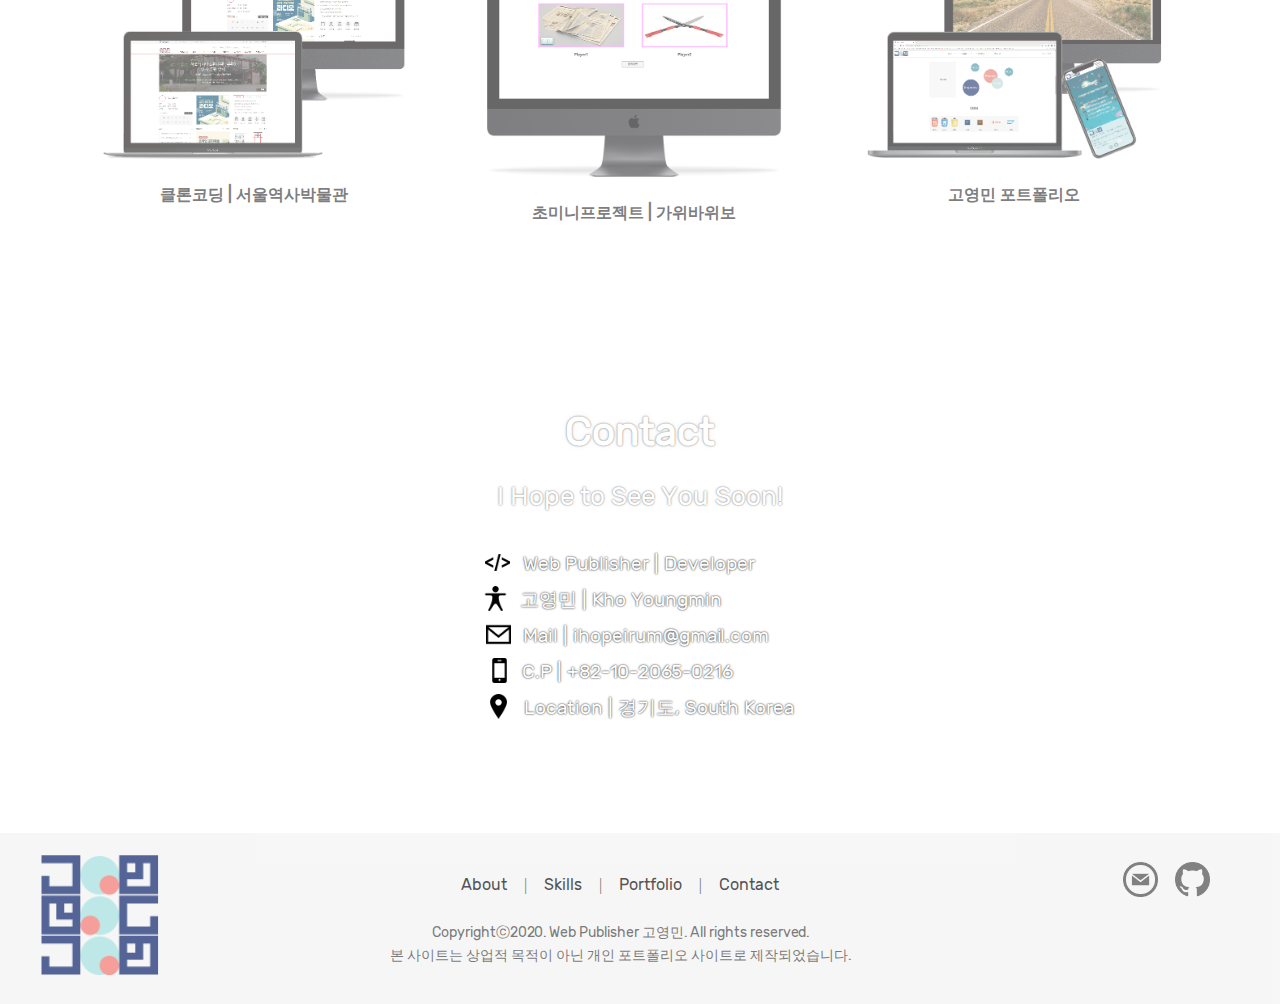
==== commit 6ff8c509: "contents update_portfolio1" ====
--- a/index.html
+++ b/index.html
@@ -168,18 +168,21 @@
   </div>
   <article class="portfolio_wrap">
     <div class="img_container">
-      <div class="img_item pf1 modal_open">
+      <div class="img_item pf1" id="modal_open00">
         <img src="img/thumnail_toru.png" alt="프로젝트 토루">
         <p class="sub_tit_pf">프로젝트 | 토루</p>
       </div>
-      <div class="modal_box">
-        <div class="modal_contents">
-          <span class="modal_close">&times;</span>
+      <div class="modal_box" id="modal00">
+        <div class="modal_contents">
+          <span class="modal_close" id="modal_close00">&times;</span>
           <div class="modal_tit">
             <h2>도예공방 토루</h2>
-            <p><a href="">자세히 보기</a></p>
-          </div>
-          <dl class="modal_txt">
+            <p><a href="pjt_toruart/index.html" target="_blank">자세히 보기</a></p>
+          </div>
+          <dl class="modal_txt">
+            <dt class="modal_txt_item modal_subtit">URL</dt>
+            <dd class="modal_txt_item modal_desc"><a href="http://www.toruart.net"
+                target="_blank">http://www.toruart.net</a></dd>
             <dt class="modal_txt_item modal_subtit">유형</dt>
             <dd class="modal_txt_item modal_desc">5인 팀프로젝트</dd>
             <dt class="modal_txt_item modal_subtit">참여도</dt>
@@ -203,16 +206,16 @@
         </div>
       </div>
 
-      <div class="img_item pf2">
+      <div class="img_item pf2" id="modal_open01">
         <img src="img/thumnail_fuji.png" alt="클론코딩01">
         <p class="sub_tit_pf">클론코딩 | 후지필름코리아</p>
       </div>
-      <div class="modal_box">
-        <div class="modal_contents">
-          <span class="modal_close">&times;</span>
+      <div class="modal_box" id="modal01">
+        <div class="modal_contents">
+          <span class="modal_close" id="modal_close01">&times;</span>
           <div class="modal_tit">
             <h2>후지필름코리아</h2>
-            <p><a href="">자세히 보기</a></p>
+            <p><a href="pf_contents/ver2_FujiFilm.html" target="_blank">자세히 보기</a></p>
           </div>
           <dl class="modal_txt">
             <dt class="modal_txt_item modal_subtit">구분</dt>
@@ -234,16 +237,16 @@
         </div>
       </div>
 
-      <div class="img_item pf3">
+      <div class="img_item pf3" id="modal_open02">
         <img src="img/thumnail_sherlock.png" alt="클론코딩02">
         <p class="sub_tit_pf">클론코딩 | 진실탐사그룹 셜록</p>
       </div>
-      <div class="modal_box">
-        <div class="modal_contents">
-          <span class="modal_close">&times;</span>
+      <div class="modal_box" id="modal02">
+        <div class="modal_contents">
+          <span class="modal_close" id="modal_close02">&times;</span>
           <div class="modal_tit">
             <h2>진실탐사그룹 셜록</h2>
-            <p><a href="">자세히 보기</a></p>
+            <p><a href="pf_contents/sherlockMain.html" target="_blank">자세히 보기</a></p>
           </div>
           <dl class="modal_txt">
             <dt class="modal_txt_item modal_subtit">구분</dt>
@@ -265,45 +268,46 @@
         </div>
       </div>
 
-      <div class="img_item pf4">
+      <div class="img_item pf4" id="modal_open03">
         <img src="img/thumnail_sm.png" alt="클론코딩03">
         <p class="sub_tit_pf">클론코딩 | 서울역사박물관</p>
       </div>
-      <div class="modal_box">
-        <div class="modal_contents">
-          <span class="modal_close">&times;</span>
+      <div class="modal_box" id="modal03">
+        <div class="modal_contents">
+          <span class="modal_close" id="modal_close03">&times;</span>
           <div class="modal_tit">
             <h2>서울역사박물관</h2>
-            <p><a href="">자세히 보기</a></p>
-          </div>
-          <dl class="modal_txt">
-            <dt class="modal_txt_item modal_subtit">구분</dt>
-            <dd class="modal_txt_item modal_desc">PC Web</dd>
+            <p><a href="pf_contents/seoulmuseum.html" target="_blank">자세히 보기</a></p>
+          </div>
+          <dl class="modal_txt">
+            <dt class="modal_txt_item modal_subtit">구분</dt>
+            <dd class="modal_txt_item modal_desc">Responsive</dd>
             <dt class="modal_txt_item modal_subtit">참여도</dt>
             <dd class="modal_txt_item modal_desc">퍼블리싱 100%</dd>
             <dt class="modal_txt_item modal_subtit">소요기간</dt>
             <dd class="modal_txt_item modal_desc">진행중</dd>
             <dt class="modal_txt_item modal_subtit">기술사용</dt>
-            <dd class="modal_txt_item modal_desc">html5, CSS3</dd>
-            <dt class="modal_txt_item modal_subtit">Description</dt>
-            <dd class="modal_txt_item modal_desc">아직 미완성</dd>
-          </dl>
-          <div class="modal_img_wrap">
-            <img src="img/Mockup_paper_SB2.jpg" alt="">
-            <img src="img/Mockup_system_toru.png" alt="">
-          </div>
-        </div>
-      </div>
-
-      <div class="img_item pf5">
+            <dd class="modal_txt_item modal_desc">html5, CSS3, JavaScript</dd>
+            <dt class="modal_txt_item modal_subtit">Description</dt>
+            <dd class="modal_txt_item modal_desc">반응형 웹디자인 및 여러가지 JS기능 연습</dd>
+          </dl>
+          <div class="modal_img_wrap">
+            <img src="" alt="">
+            <img src="" alt="">
+          </div>
+        </div>
+      </div>
+
+      <div class="img_item pf5" id="modal_open04">
         <img src="img/thumnail_rsp.png" alt="가위바위보">
         <p class="sub_tit_pf">초미니프로젝트 | 가위바위보</p>
       </div>
-      <div class="modal_box">
-        <div class="modal_contents">
-          <span class="modal_close">&times;</span>
+      <div class="modal_box" id="modal04">
+        <div class="modal_contents">
+          <span class="modal_close" id="modal_close04">&times;</span>
           <div class="modal_tit">
             <h2>JS 초미니프로젝트_가위바위보 게임</h2>
+            <p><a href="pf_contents/RockScissorsPaper.html" target="_blank">자세히 보기</a></p>
           </div>
           <dl class="modal_txt">
             <dt class="modal_txt_item modal_subtit">구분</dt>
@@ -321,32 +325,43 @@
         </div>
       </div>
 
-      <div class="img_item pf6">
-        <img src="img/Mockup_screen_zero2.jpg" alt="웹디자인">
-        <p class="sub_tit_pf">웹디자인 | 제품상세페이지</p>
-      </div>
-      <div class="modal_box">
-        <div class="modal_contents">
-          <span class="modal_close">&times;</span>
-          <div class="modal_tit">
-            <h2>제로 웨이스트 외출용 키트</h2>
-          </div>
-          <dl class="modal_txt">
-            <dt class="modal_txt_item modal_subtit">구분</dt>
-            <dd class="modal_txt_item modal_desc">제품 상세페이지 디자인</dd>
-            <dt class="modal_txt_item modal_subtit">참여도</dt>
-            <dd class="modal_txt_item modal_desc">본인 100%</dd>
-            <dt class="modal_txt_item modal_subtit">기술사용</dt>
-            <dd class="modal_txt_item modal_desc">Photoshop, illustrator</dd>
-            <dt class="modal_txt_item modal_subtit">Description</dt>
-            <dd class="modal_txt_item modal_desc">환경보호를 위한 제품컨셉에 맞추어, 진정성이 느껴지도록 깔끔하게 디자인하여 소비자로 하여금 구매필요성을 느끼도록 해
-              보았다.
+      <div class="img_item pf6" id="modal_open05">
+        <img src="img/thumnail_pf.png" alt="포트폴리오">
+        <p class="sub_tit_pf">고영민 포트폴리오</p>
+      </div>
+      <div class="modal_box" id="modal05">
+        <div class="modal_contents">
+          <span class="modal_close" id="modal_close05">&times;</span>
+          <div class="modal_tit">
+            <h2>고영민 포트폴리오</h2>
+            <p><a href="https://ihopeirum.github.io/go-youngmin/" target="_blank">자세히 보기
+              </a></p>
+          </div>
+          <dl class="modal_txt">
+            <dt class="modal_txt_item modal_subtit">URL</dt>
+            <dd class="modal_txt_item modal_desc"><a href="https://ihopeirum.github.io/go-youngmin/" target="_blank">
+                https://ihopeirum.github.io/go-youngmin/</a></dd>
+            <dt class="modal_txt_item modal_subtit">구분</dt>
+            <dd class="modal_txt_item modal_desc">Responsive</dd>
+            <dt class="modal_txt_item modal_subtit">참여도</dt>
+            <dd class="modal_txt_item modal_desc">퍼블리싱 100%</dd>
+            <dt class="modal_txt_item modal_subtit">소요기간</dt>
+            <dd class="modal_txt_item modal_desc">약 2주일</dd>
+            <dt class="modal_txt_item modal_subtit">기술사용</dt>
+            <dd class="modal_txt_item modal_desc">html5, CSS3, JavaScript</dd>
+            <dt class="modal_txt_item modal_subtit">Description</dt>
+            <dd class="modal_txt_item modal_desc">원페이지 구성의 반응형 웹디자인. <br>
+              풀스크린 배경의 메인화면과 패럴랙스 스크롤링 효과가 있으며, <br>
+              자바스크립트를 이용한 메뉴이동 및 모달기능이 있다. <br>
+              호스팅은 GitHub의 page 기능을 이용하였다.
             </dd>
           </dl>
           <div class="modal_img_wrap">
-            <img src="img/제로키트-상세페이지-1.jpg" alt="">
-            <img src="img/제로키트-상세페이지-2.jpg" alt="">
-            <img src="img/제로키트-상세페이지-3.jpg" alt="">
+            <img src="img/pf_pf01.png" alt="">
+            <img src="img/pf_pf02.png" alt="">
+            <img src="img/pf_pf03.png" alt="">
+            <img src="img/pf_pf04.png" alt="">
+            <img src="img/pf_pf05.png" alt="">
           </div>
         </div>
       </div>
@@ -413,6 +428,7 @@
     </footer>
   </div>
 
+
 </body>
 
 </html>--- a/basic.css
+++ b/basic.css
@@ -98,6 +98,93 @@
 
 .gnb_menu_mob_icon li:first-child {
   margin-right: 5vw;
+}
+
+/* modal */
+.modal_box {
+  display: none;
+  width: 100%;
+  height: 100%;
+  position: fixed;
+  top: 8.5vh;
+  left: 0;
+  overflow: auto;
+  z-index: 1;
+  background-color: rgb(0, 0, 0);
+  background-color: rgba(0, 0, 0, 0.7);
+}
+
+.modal_contents {
+  background-color: white;
+  margin: auto;
+  padding: 20px;
+  border: 1px solid gray;
+  width: 50vw;
+  height: 85vh;
+  overflow: auto;
+}
+
+.modal_close {
+  color: silver;
+  float: right;
+  font-size: 2.2em;
+  font-weight: bold;
+}
+
+.modal_close:hover,
+.modal_close:focus {
+  color: black;
+  text-decoration: none;
+  cursor: pointer;
+}
+
+.modal_tit {
+  width: 90%;
+  margin: 0 auto;
+  text-align: center;
+}
+
+.modal_tit h2 {
+  font-size: 2.5em;
+  margin-bottom: 1.5vh;
+}
+
+.modal_tit p {
+  display: inline-block;
+  font-size: 1em;
+  padding: 0.8vh 0.5vw;
+  border: 1px solid dimgray;
+  border-radius: 6px;
+}
+
+.modal_tit p:hover {
+  background-color: #292929;
+}
+
+.modal_tit a:hover {
+  color: white;
+}
+
+.modal_txt {
+  width: 90%;
+  margin: 0 auto;
+  padding: 1.8vh 0;
+  display: grid;
+  grid-template-columns: 1fr 4fr;
+  line-height: 2.5vh;
+}
+
+.modal_img_wrap {
+  width: 90%;
+  margin: 0 auto;
+}
+
+.modal_img_wrap img {
+  width: 100%;
+}
+
+.modal_subtit {
+  font-weight: bold;
 }
 
 @media only screen and (min-width: 320px) {
@@ -671,6 +758,14 @@
     border-radius: 6px;
   }
 
+  .modal_tit p:hover {
+    background-color: #292929;
+  }
+
+  .modal_tit a:hover {
+    color: white;
+  }
+
   .modal_txt {
     width: 90%;
     margin: 0 auto;
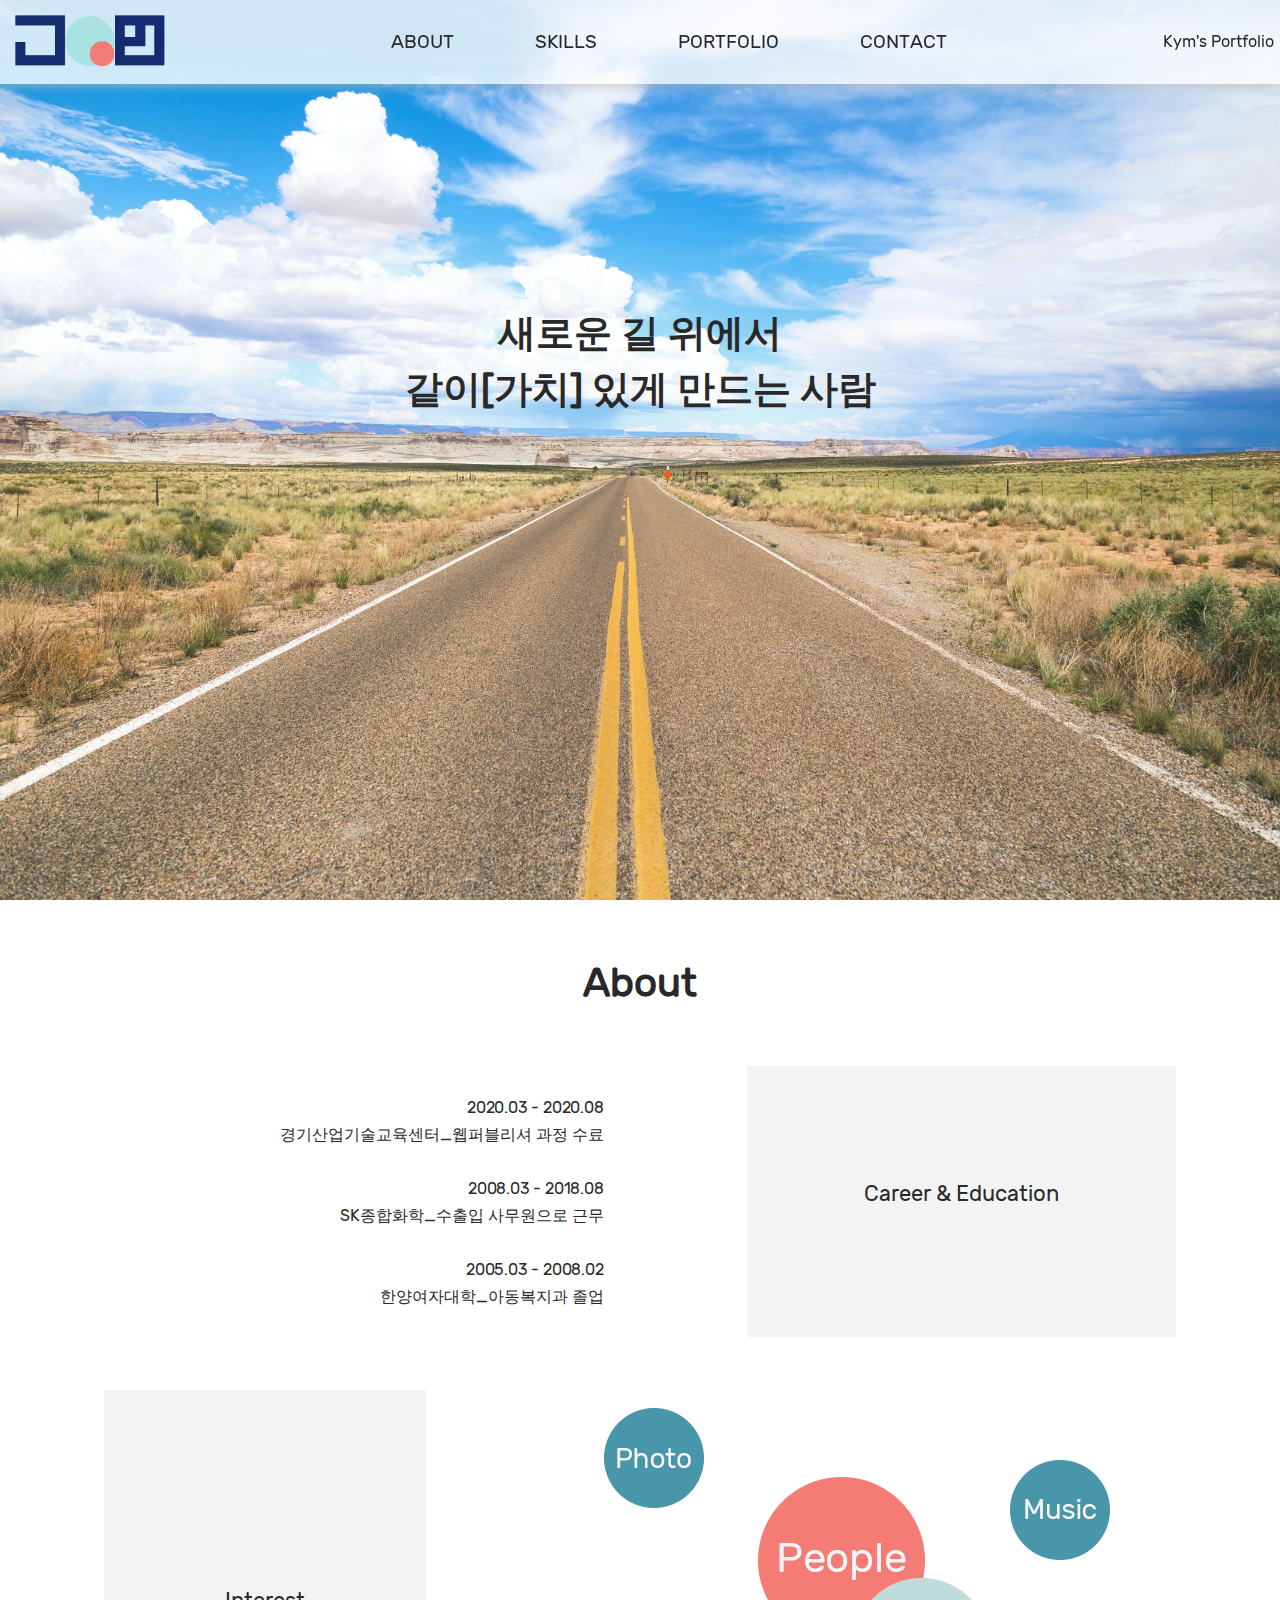
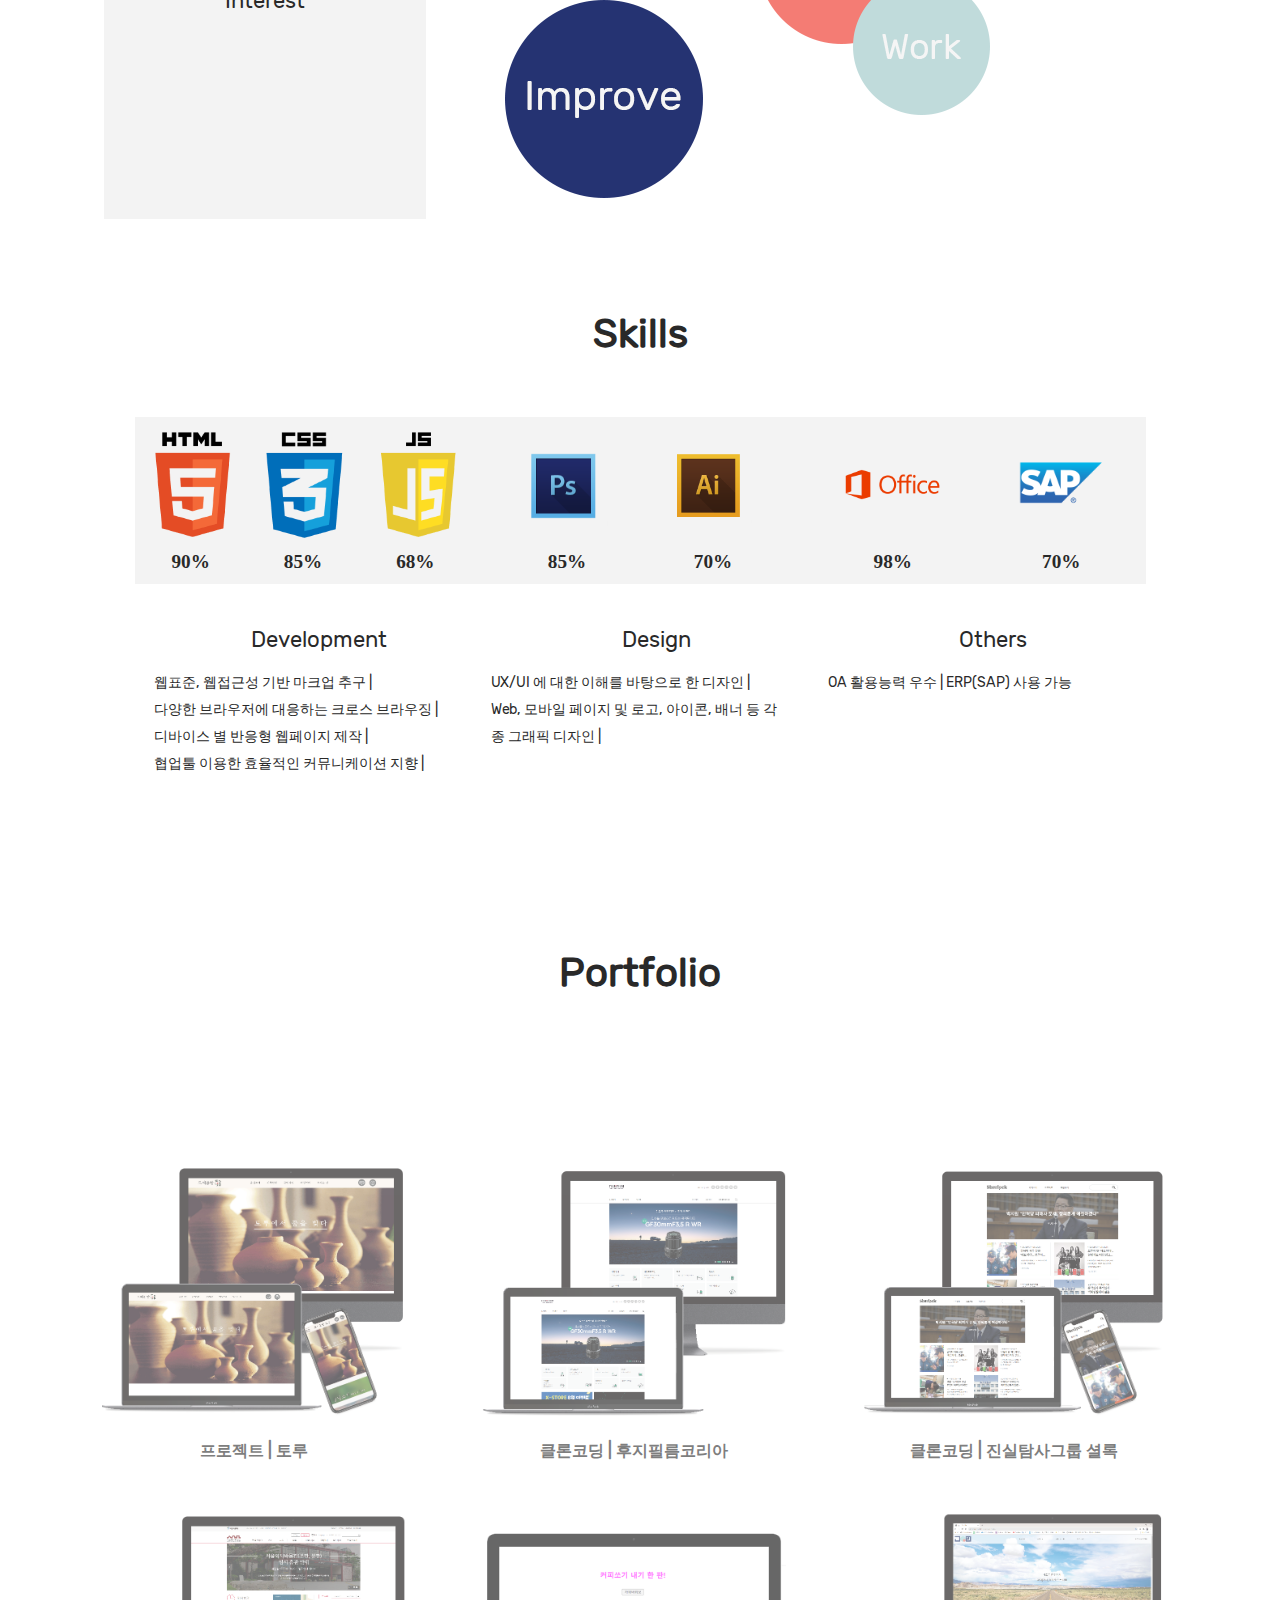
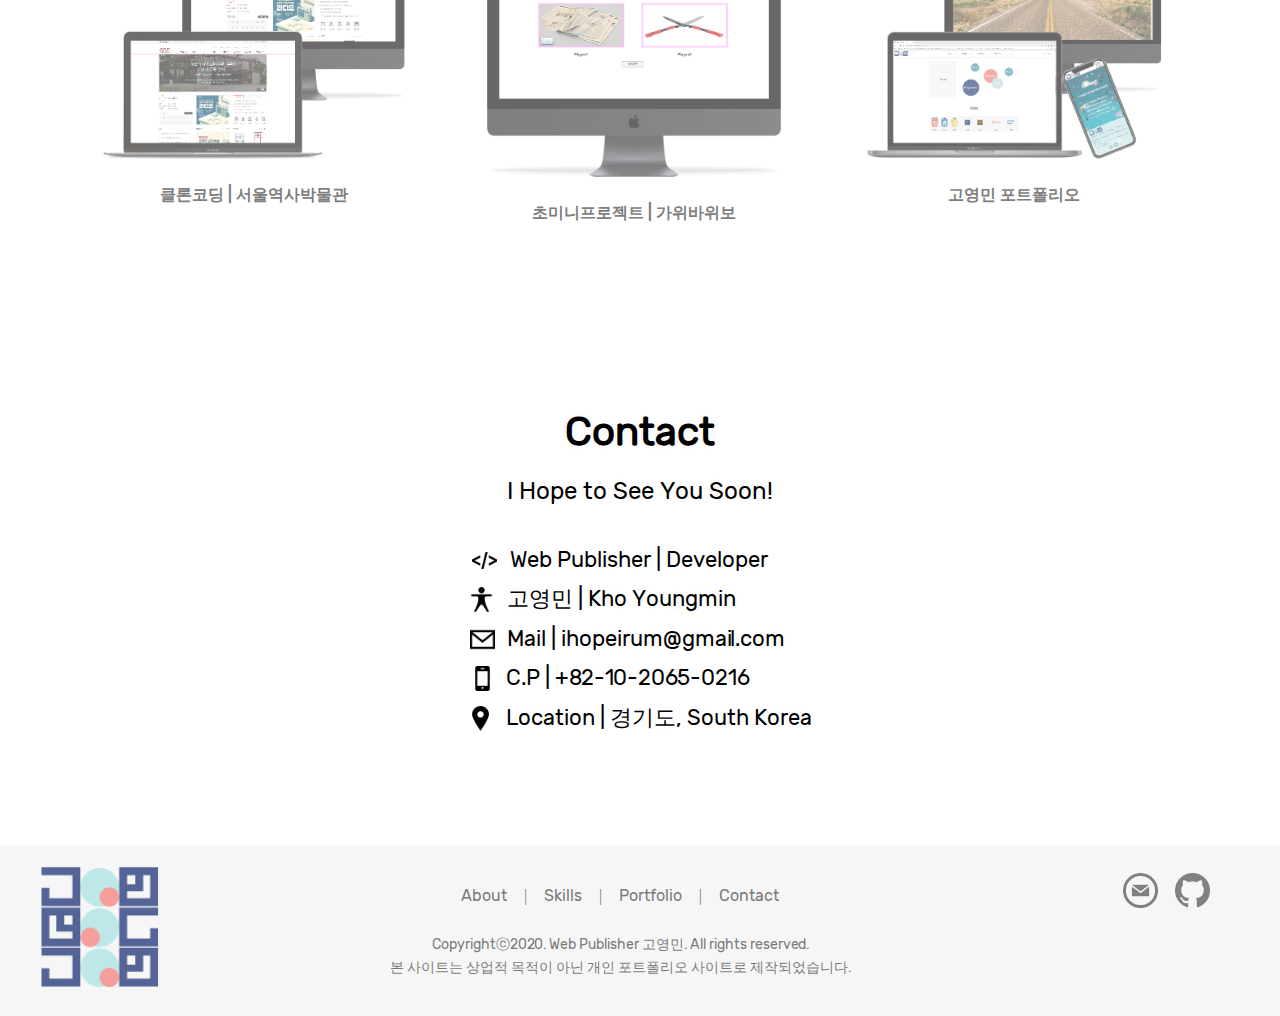
==== commit c9b1bf19: "add a tag_for accessibility" ====
--- a/index.html
+++ b/index.html
@@ -22,10 +22,10 @@
         <div class="gnb_logo top_logo"><img src="img/logo_kym_1by3.png" width="150px" alt="고영민 포트폴리오"></div>
         <div class="gnb_menu_web">
           <ul>
-            <li class="goto_about">ABOUT</li>
-            <li class="goto_skills">SKILLS</li>
-            <li class="goto_portfolio">PORTFOLIO</li>
-            <li class="goto_contact">CONTACT</li>
+            <li class="goto_about"><a href="#">ABOUT</a></li>
+            <li class="goto_skills"><a href="#">SKILLS</a></li>
+            <li class="goto_portfolio"><a href="#">PORTFOLIO</a></li>
+            <li class="goto_contact"><a href="#">CONTACT</a></li>
           </ul>
         </div>
         <div class=" gnb_tit">
@@ -42,10 +42,11 @@
         </div>
         <div class="gnb_menu_mob">
           <ul>
-            <li class="goto_about">ABOUT</li>
-            <li class="goto_skills">SKILLS</li>
-            <li class="goto_portfolio">PORTFOLIO</li>
-            <li class="goto_contact">CONTACT</li>
+            <li class="goto_about"><a href="#">ABOUT</a></li>
+            <li class="goto_skills"><a href="#">SKILLS</a></li>
+            <li class="goto_portfolio"><a href="#">PORTFOLIO</a></li>
+            <li class="goto_contact"><a href="#">CONTACT</a></li>
+          </ul>
             <li>
               <ul class="gnb_menu_mob_icon">
                 <li><a href="mailto:ihopeirum@gmail.com"><img src="img/icon_mail_circle.png" alt="이메일" width="35px"></a>
@@ -200,8 +201,8 @@
             <dd class="modal_txt_item modal_desc">파주시 지역 도예공방 카페의 홈페이지 제작</dd>
           </dl>
           <div class="modal_img_wrap">
-            <img src="img/Mockup_paper_SB2.jpg" alt="">
-            <img src="img/Mockup_system_toru.png" alt="">
+            <img src="img/Mockup_paper_SB2.jpg" alt="스토리보드" title="스토리보드">
+            <img src="img/Mockup_system_toru.png" alt="도예공방토루">
           </div>
         </div>
       </div>
@@ -230,9 +231,9 @@
             <dd class="modal_txt_item modal_desc">flex를 이용한 레이아웃 연습</dd>
           </dl>
           <div class="modal_img_wrap">
-            <img src="img/pf_fuji01.png" alt="">
-            <img src="img/pf_fuji02.png" alt="">
-            <img src="img/pf_fuji03.png" alt="">
+            <img src="img/pf_fuji01.png" alt="클론_후지필름">
+            <img src="img/pf_fuji02.png" alt="클론_후지필름">
+            <img src="img/pf_fuji03.png" alt="클론_후지필름">
           </div>
         </div>
       </div>
@@ -261,9 +262,9 @@
             <dd class="modal_txt_item modal_desc">반응형 웹디자인 연습</dd>
           </dl>
           <div class="modal_img_wrap">
-            <img src="img/pf_sherlock01.png" alt="">
-            <img src="img/pf_sherlock02.png" alt="">
-            <img src="img/pf_sherlock03.png" alt="">
+            <img src="img/pf_sherlock01.png" alt="클론_셜록">
+            <img src="img/pf_sherlock02.png" alt="클론_셜록">
+            <img src="img/pf_sherlock03.png" alt="클론_셜록">
           </div>
         </div>
       </div>
@@ -291,10 +292,10 @@
             <dt class="modal_txt_item modal_subtit">Description</dt>
             <dd class="modal_txt_item modal_desc">반응형 웹디자인 및 여러가지 JS기능 연습</dd>
           </dl>
-          <div class="modal_img_wrap">
+          <!-- <div class="modal_img_wrap">
             <img src="" alt="">
             <img src="" alt="">
-          </div>
+          </div> -->
         </div>
       </div>
 
@@ -320,7 +321,7 @@
             <dd class="modal_txt_item modal_desc">Random과 setInterval을 이용한 가위바위보 게임</dd>
           </dl>
           <div class="modal_img_wrap">
-            <img src="img/pf_rsp01.png" alt="">
+            <img src="img/pf_rsp01.png" alt="초미니프로젝트">
           </div>
         </div>
       </div>
@@ -357,11 +358,11 @@
             </dd>
           </dl>
           <div class="modal_img_wrap">
-            <img src="img/pf_pf01.png" alt="">
-            <img src="img/pf_pf02.png" alt="">
-            <img src="img/pf_pf03.png" alt="">
-            <img src="img/pf_pf04.png" alt="">
-            <img src="img/pf_pf05.png" alt="">
+            <img src="img/pf_pf01.png" alt="포트폴리오">
+            <img src="img/pf_pf02.png" alt="포트폴리오">
+            <img src="img/pf_pf03.png" alt="포트폴리오">
+            <img src="img/pf_pf04.png" alt="포트폴리오">
+            <img src="img/pf_pf05.png" alt="포트폴리오">
           </div>
         </div>
       </div>
@@ -405,10 +406,10 @@
         <div class="ft_item ft_logo_web"><img src="img/logo_kym_3by3.png" alt="고영민 포트폴리오" width="20%"></div>
         <div class="ft_item ft_gnbwrap">
           <ul class="ft_gnb">
-            <li class="goto_about">About</li>
-            | <li class="goto_skills">Skills</li>
-            | <li class="goto_portfolio">Portfolio</li>
-            | <li class="goto_contact">Contact</li>
+            <li class="goto_about"><a href="#">About</a></li>
+            | <li class="goto_skills"><a href="#">Skills</a></li>
+            | <li class="goto_portfolio"><a href="#">Portfolio</a></li>
+            | <li class="goto_contact"><a href="#">Contact</a></li>
           </ul>
         </div>
         <p class="ft_item ft_desc">
--- a/basic.css
+++ b/basic.css
@@ -237,9 +237,9 @@
 
   .main_prologue h2 {
     line-height: 5vh;
-    font-size: 1.4em;
+    font-size: 1.5em;
     font-weight: bold;
-    color: #494949;
+    color: #292929;
     font-family: rubik;
   }
 
@@ -333,7 +333,7 @@
 
   /* 모바일용(min320) : Portfoliio */
   .modal_box {
-    display: none;
+    /* display: none; */
   }
 
   .portfolio_tit {
@@ -358,6 +358,34 @@
     font-weight: bold;
   }
 
+  /* 모바일용(min320) : Portfoliio - modal*/
+
+  .modal_contents {
+    padding: 10px;
+    width: 90vw;
+    height: 85vh;
+  }
+
+  .modal_tit h2 {
+    font-size: 1.2em;
+    margin-bottom: 1.5vh;
+  }
+
+  .modal_tit p {
+    font-size: 0.8em;
+    padding: 0.8vh 1vw;
+    border: 1px solid dimgray;
+    border-radius: 4px;
+  }
+
+  .modal_txt {
+    font-size: 0.9em;
+    padding: 1.2vh 0;
+    grid-template-columns: 1fr 2fr;
+    line-height: 2.5vh;
+  }
+
+
   /* 모바일용(min320) : Contact */
   .contact_wrap {
     padding-bottom: 10vh;
@@ -368,8 +396,8 @@
   }
 
   #menu_tit_contact {
-    color: white;
-    text-shadow: 0 0 2px #696969,
+    color: black;
+    text-shadow: 0 0 2px #fff,
       0 0 10px whitesmoke;
   }
 
@@ -377,9 +405,9 @@
     padding-top: 0;
     padding-bottom: 4vh;
     text-align: center;
-    font-size: 1.6em;
-    color: white;
-    text-shadow: 0 0 2px #696969,
+    font-size: 1.5em;
+    color: black;
+    text-shadow: 0 0 2px #fff,
       0 0 10px whitesmoke;
   }
 
@@ -389,10 +417,10 @@
   }
 
   .contact_desc li {
-    padding: 0.5vh 0;
-    font-size: 1.2em;
-    color: white;
-    text-shadow: 0 0 2px black,
+    padding: 0.7vh 0;
+    font-size: 1.15em;
+    color: black;
+    text-shadow: 0 0 2px #fff,
       0 0 10px whitesmoke;
   }
 
@@ -567,6 +595,12 @@
     margin-top: 2vh;
   }
 
+  /* 태블릿용(min768) : Contact */
+  .contact_desc li {
+    padding: 0.7vh 0;
+    font-size: 1.4em;
+  }
+
   /* 태블릿용(min768) : footer */
   .footer_wrap {
     padding: 2% 3%;
@@ -613,6 +647,11 @@
 @media only screen and (min-width: 1024px) {
 
   /* PC Web용 (min1024) : GNB 메뉴바*/
+
+  .gnb_menu_web li {
+    font-size: 1.2rem;
+  }
+
   .gnb_menu_web li:hover {
     text-shadow: 2px 2px 8px gray;
   }
@@ -620,6 +659,18 @@
   /* PC Web용 (min1024) : 공통적용사항 */
   .menu_tit {
     padding: 7vh 0;
+  }
+
+  /* PC Web용 (min1024) : main */
+  .main_prologue {
+    padding-top: 34vh;
+  }
+
+  .main_prologue h2 {
+    line-height: 6.2vh;
+    font-size: 2.4em;
+    color: #292929;
+    font-family: rubik;
   }
 
   /* PC Web용 (min1024) : About */
@@ -792,7 +843,7 @@
 
   #menu_tit_contact {
     /* padding-top: 0; */
-    padding-bottom: 3.5vh;
+    padding-bottom: 3vh;
   }
 
   .contact_wrap {
@@ -830,6 +881,10 @@
     cursor: pointer;
   }
 
+  .ft_gnb li:hover {
+    cursor: pointer
+  }
+
   .ft_desc {
     grid-column: 2/3;
   }
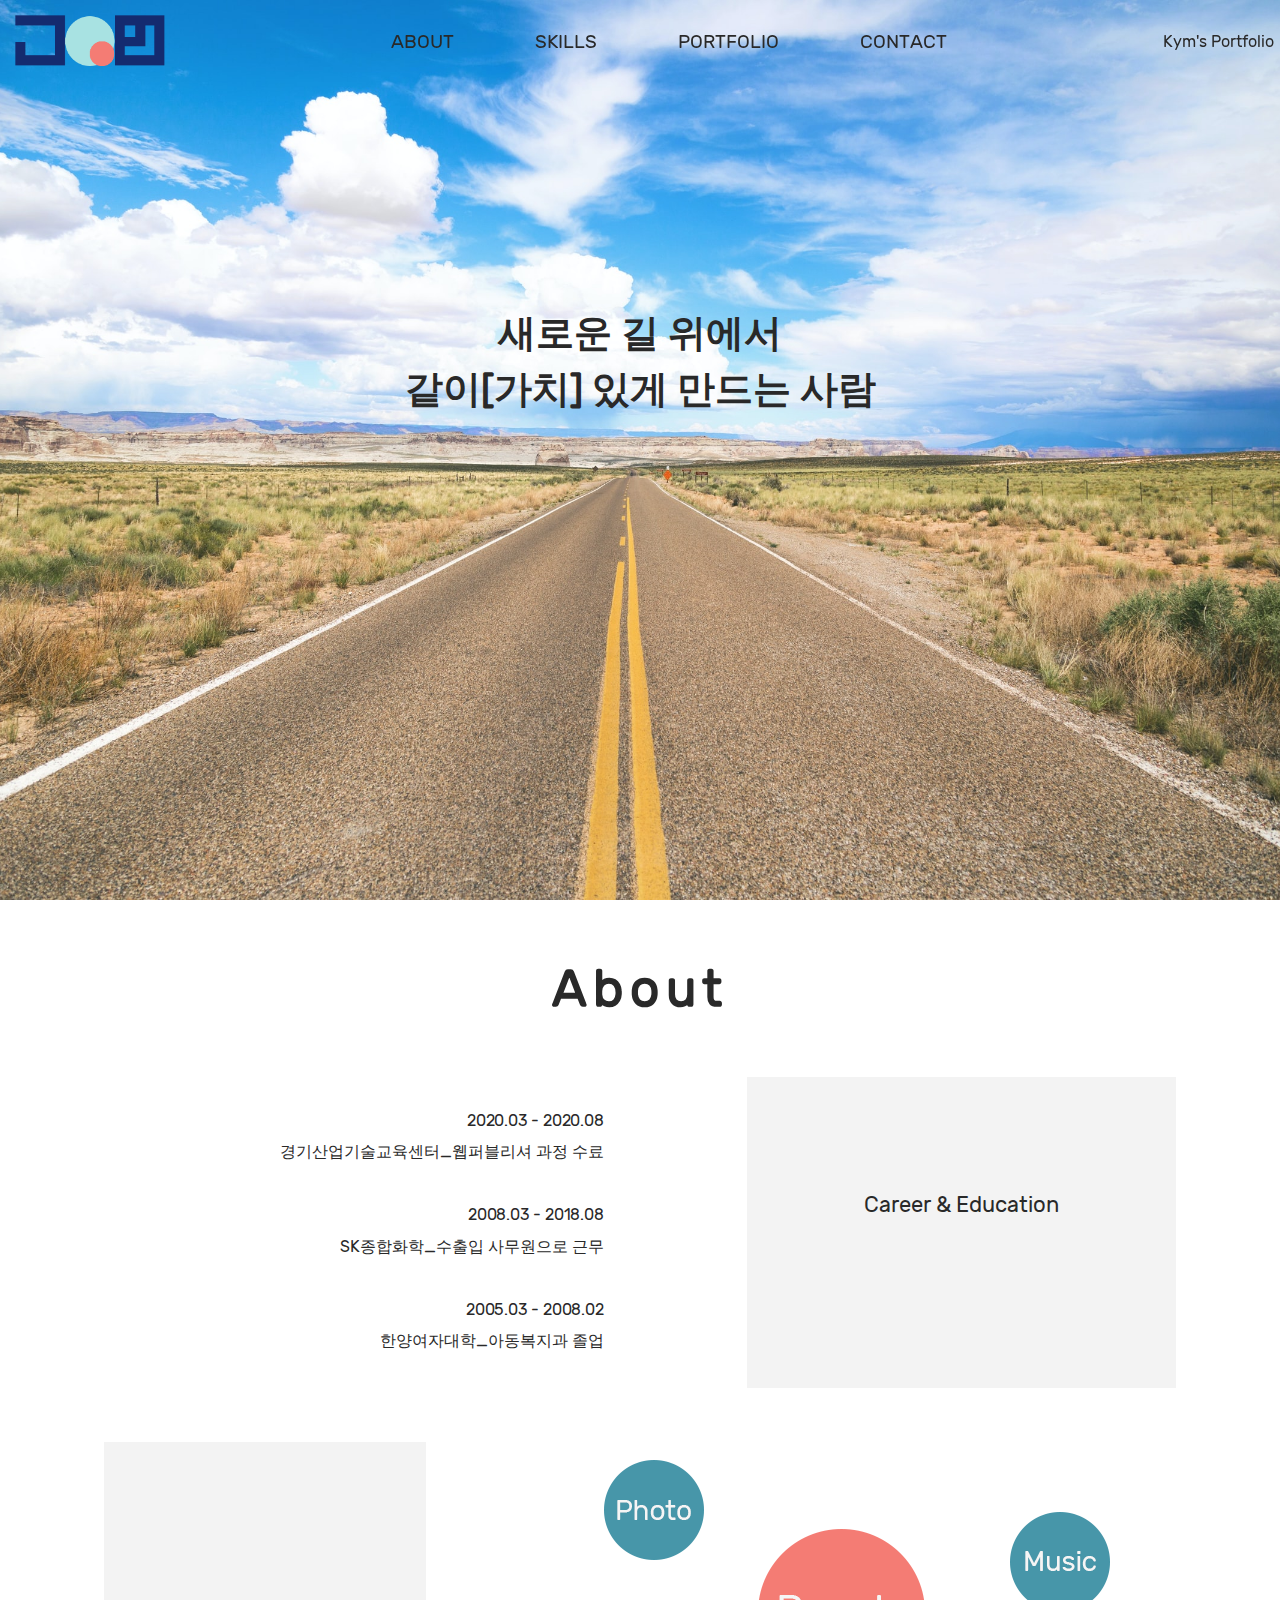
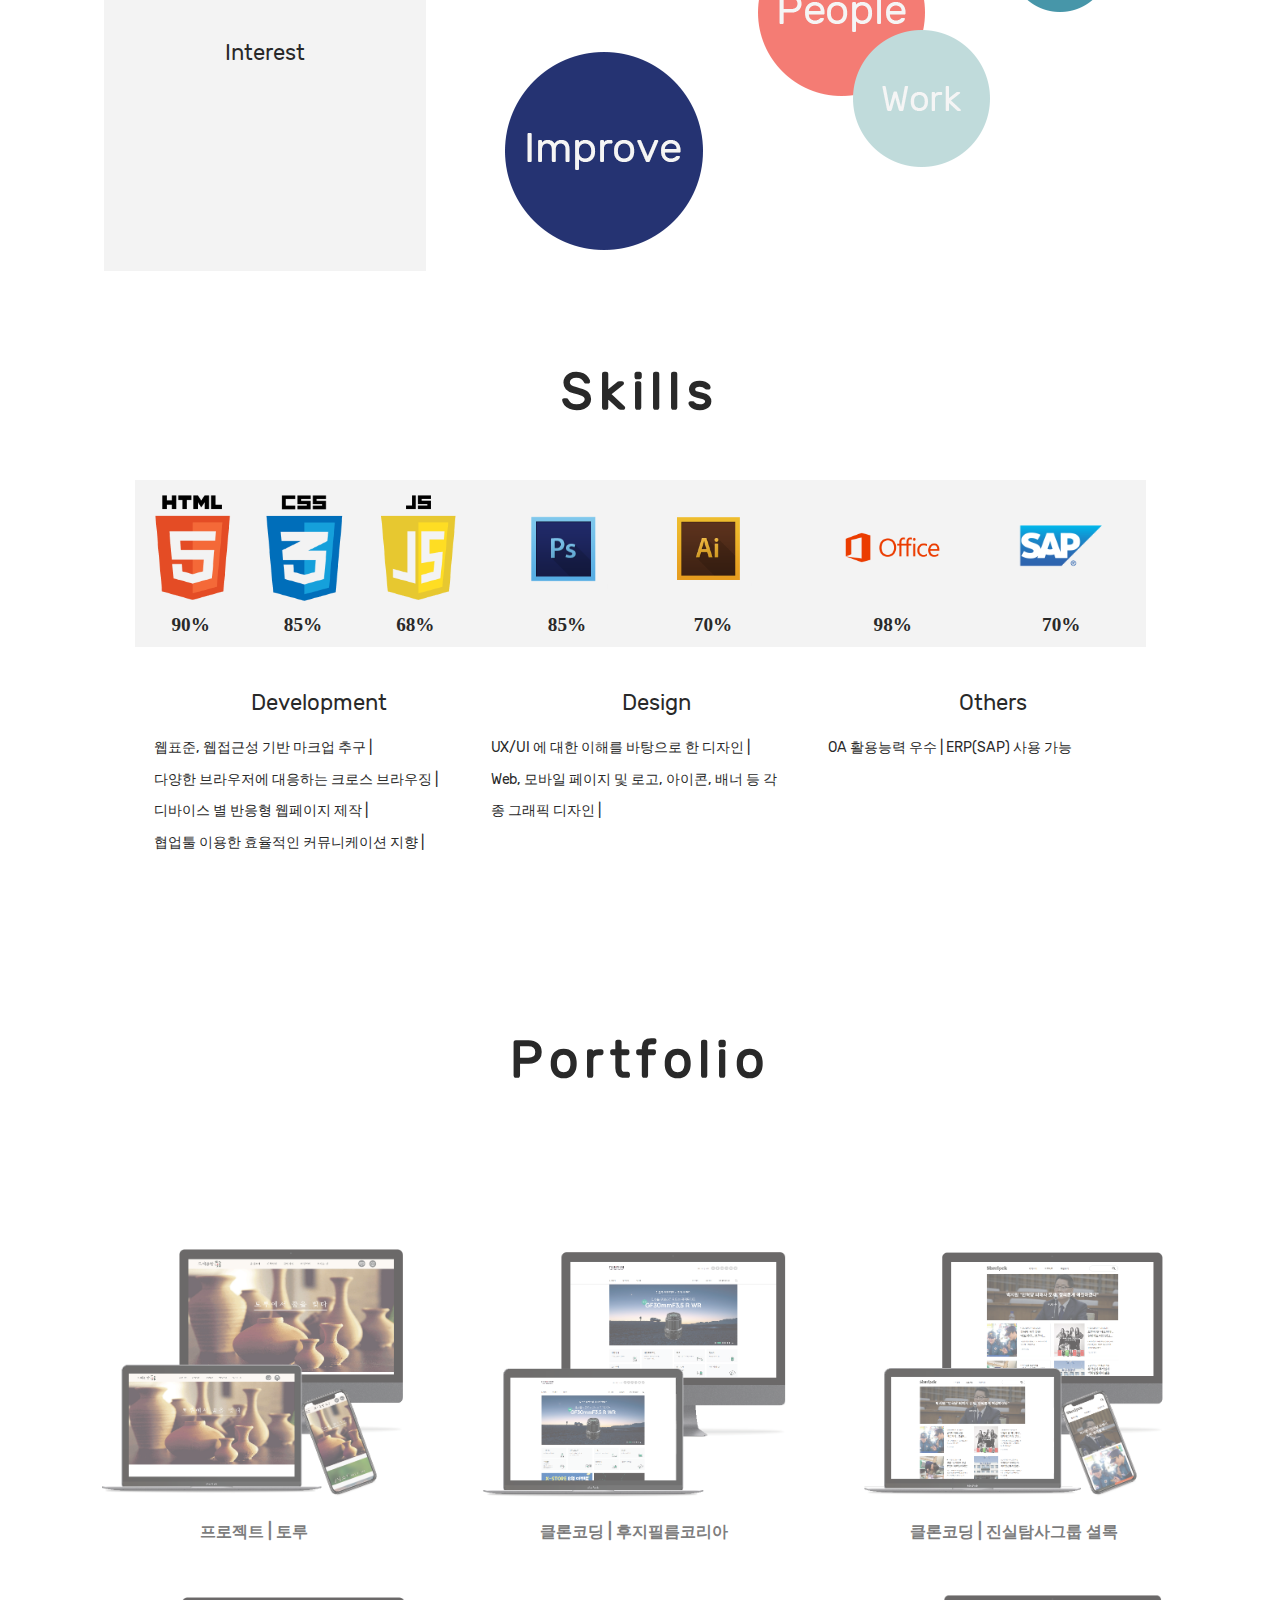
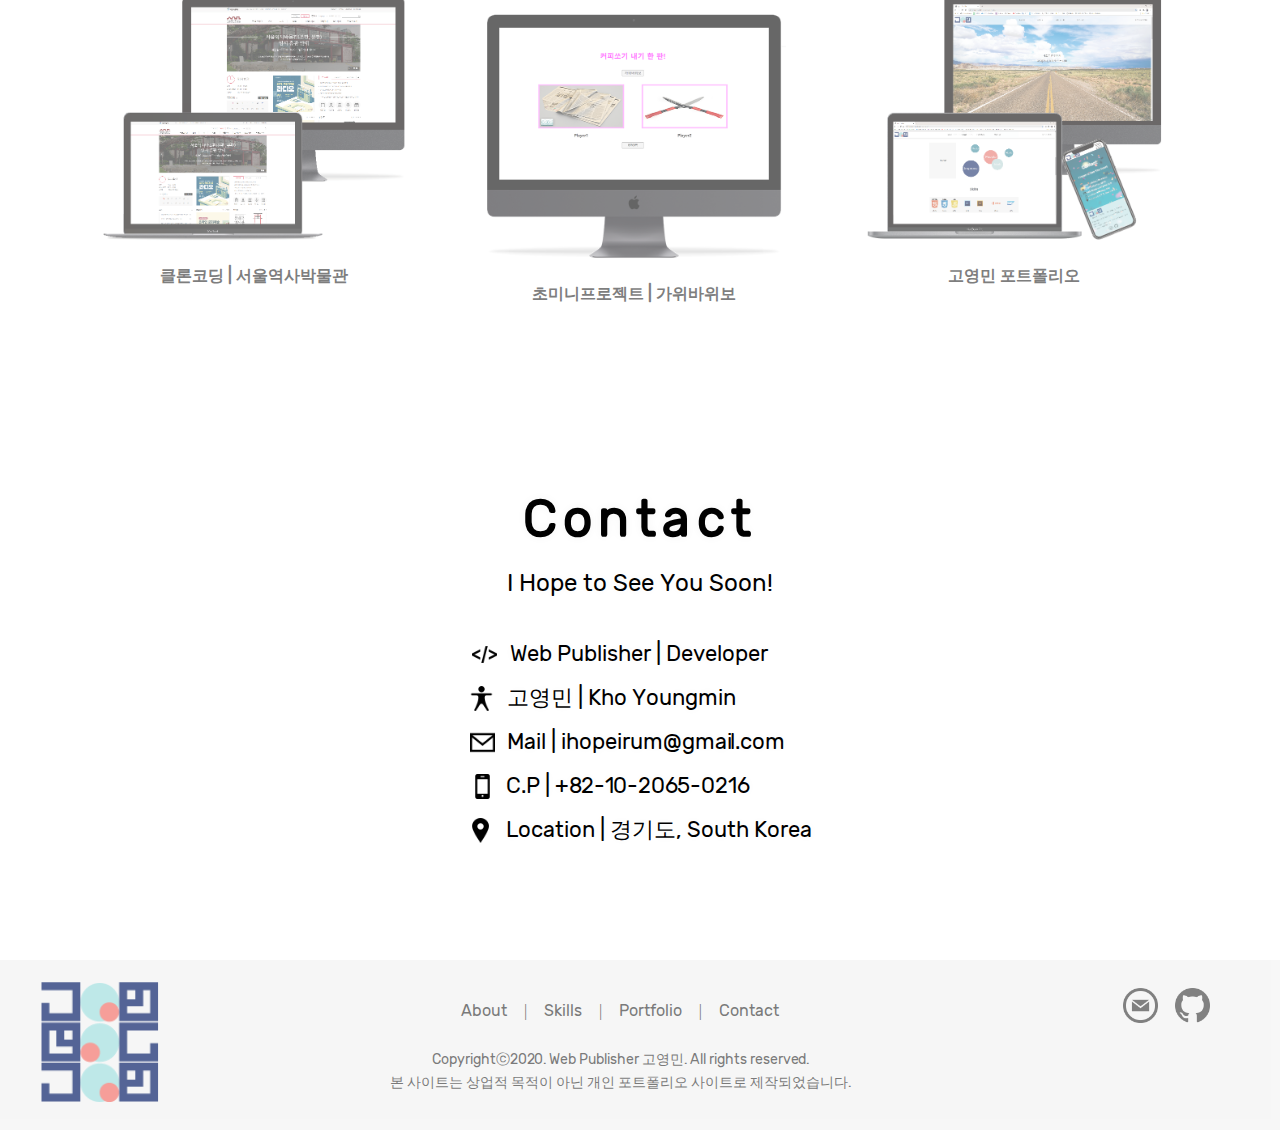
==== commit 1af192f8: "modify gnb & offset position value" ====
--- a/index.html
+++ b/index.html
@@ -10,7 +10,7 @@
   <link rel="stylesheet" href="basic.css">
   <script src="https://code.jquery.com/jquery-3.5.1.min.js"
     integrity="sha256-9/aliU8dGd2tb6OSsuzixeV4y/faTqgFtohetphbbj0=" crossorigin="anonymous"></script>
-  <script defer src="main_jq.js"></script>
+  <script defer src="header_gnb.js"></script>
   <title>Kym | Portfolio</title>
 </head>
 
@@ -47,14 +47,14 @@
             <li class="goto_portfolio"><a href="#">PORTFOLIO</a></li>
             <li class="goto_contact"><a href="#">CONTACT</a></li>
           </ul>
-            <li>
-              <ul class="gnb_menu_mob_icon">
-                <li><a href="mailto:ihopeirum@gmail.com"><img src="img/icon_mail_circle.png" alt="이메일" width="35px"></a>
-                </li>
-                <li><a href="https://github.com/ihopeirum" target="_blank"><img src="img/icon-github-1-240.png"
-                      alt="깃허브" width="35px"></a></li>
-              </ul>
-            </li>
+          <li>
+            <ul class="gnb_menu_mob_icon">
+              <li><a href="mailto:ihopeirum@gmail.com"><img src="img/icon_mail_circle.png" alt="이메일" width="35px"></a>
+              </li>
+              <li><a href="https://github.com/ihopeirum" target="_blank"><img src="img/icon-github-1-240.png" alt="깃허브"
+                    width="35px"></a></li>
+            </ul>
+          </li>
           </ul>
         </div>
       </div>
--- a/basic.css
+++ b/basic.css
@@ -216,7 +216,7 @@
 
   .sub_desc {
     font-size: 1em;
-    line-height: 3vh;
+    line-height: 3.5vh;
     padding-bottom: 4vh;
     padding-left: 2.5vw;
     font-family: rubik;
@@ -505,9 +505,13 @@
     align-items: center;
     text-align: center;
     position: fixed;
-    background: rgba(255, 255, 255, 0.8);
+    z-index: 10;
+  }
+
+  .gnb_active {
+    background: rgba(250, 250, 250, 1);
     box-shadow: 0 0 12px silver;
-    z-index: 10;
+    transition: all 0.8s
   }
 
   .gnb_menu_web li {
@@ -522,6 +526,12 @@
   }
 
   /* 태블릿용(min768) : 공통적용사항 */
+
+  .menu_tit {
+    font-size: 3.2em;
+    letter-spacing: 0.5vw;
+  }
+
   .sub_tit,
   .sub_desc {
     padding-left: 0vw;
@@ -653,7 +663,8 @@
   }
 
   .gnb_menu_web li:hover {
-    text-shadow: 2px 2px 8px gray;
+    opacity: 0.5;
+    transition: all 0.3s;
   }
 
   /* PC Web용 (min1024) : 공통적용사항 */
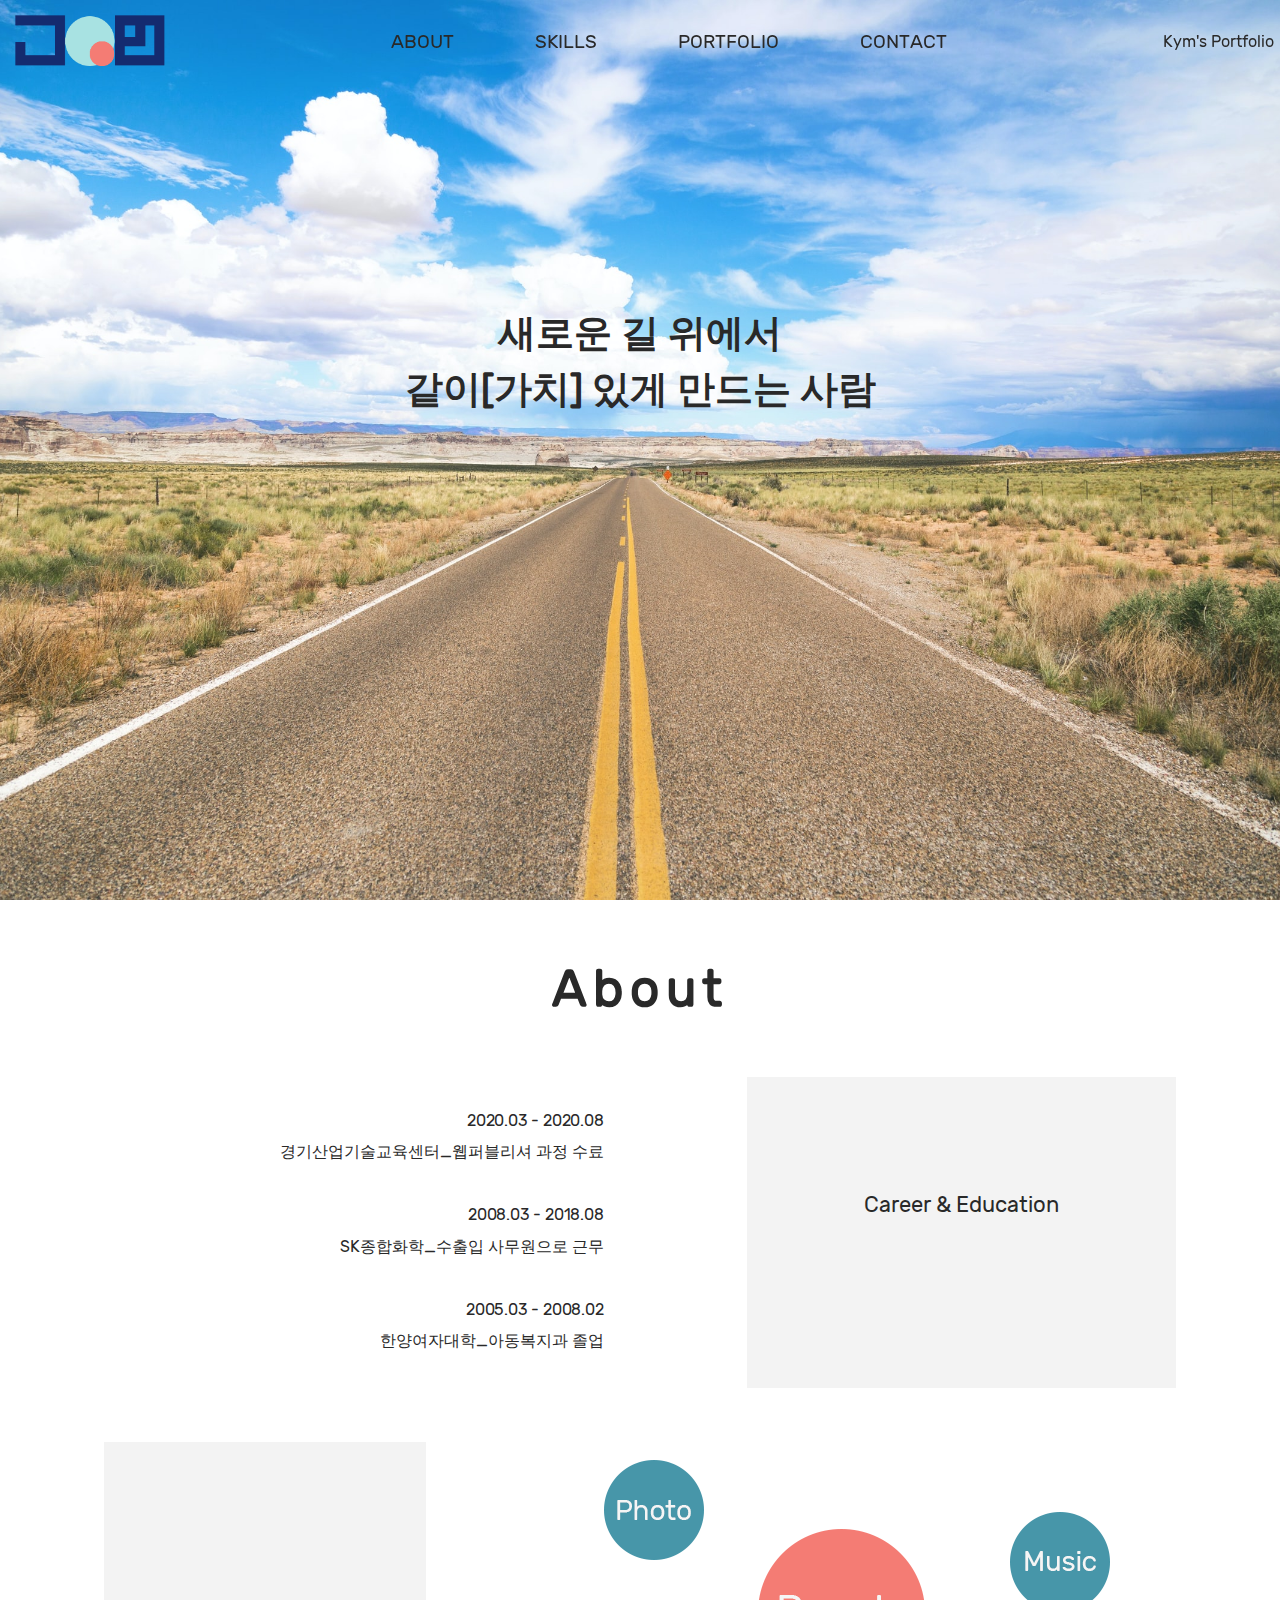
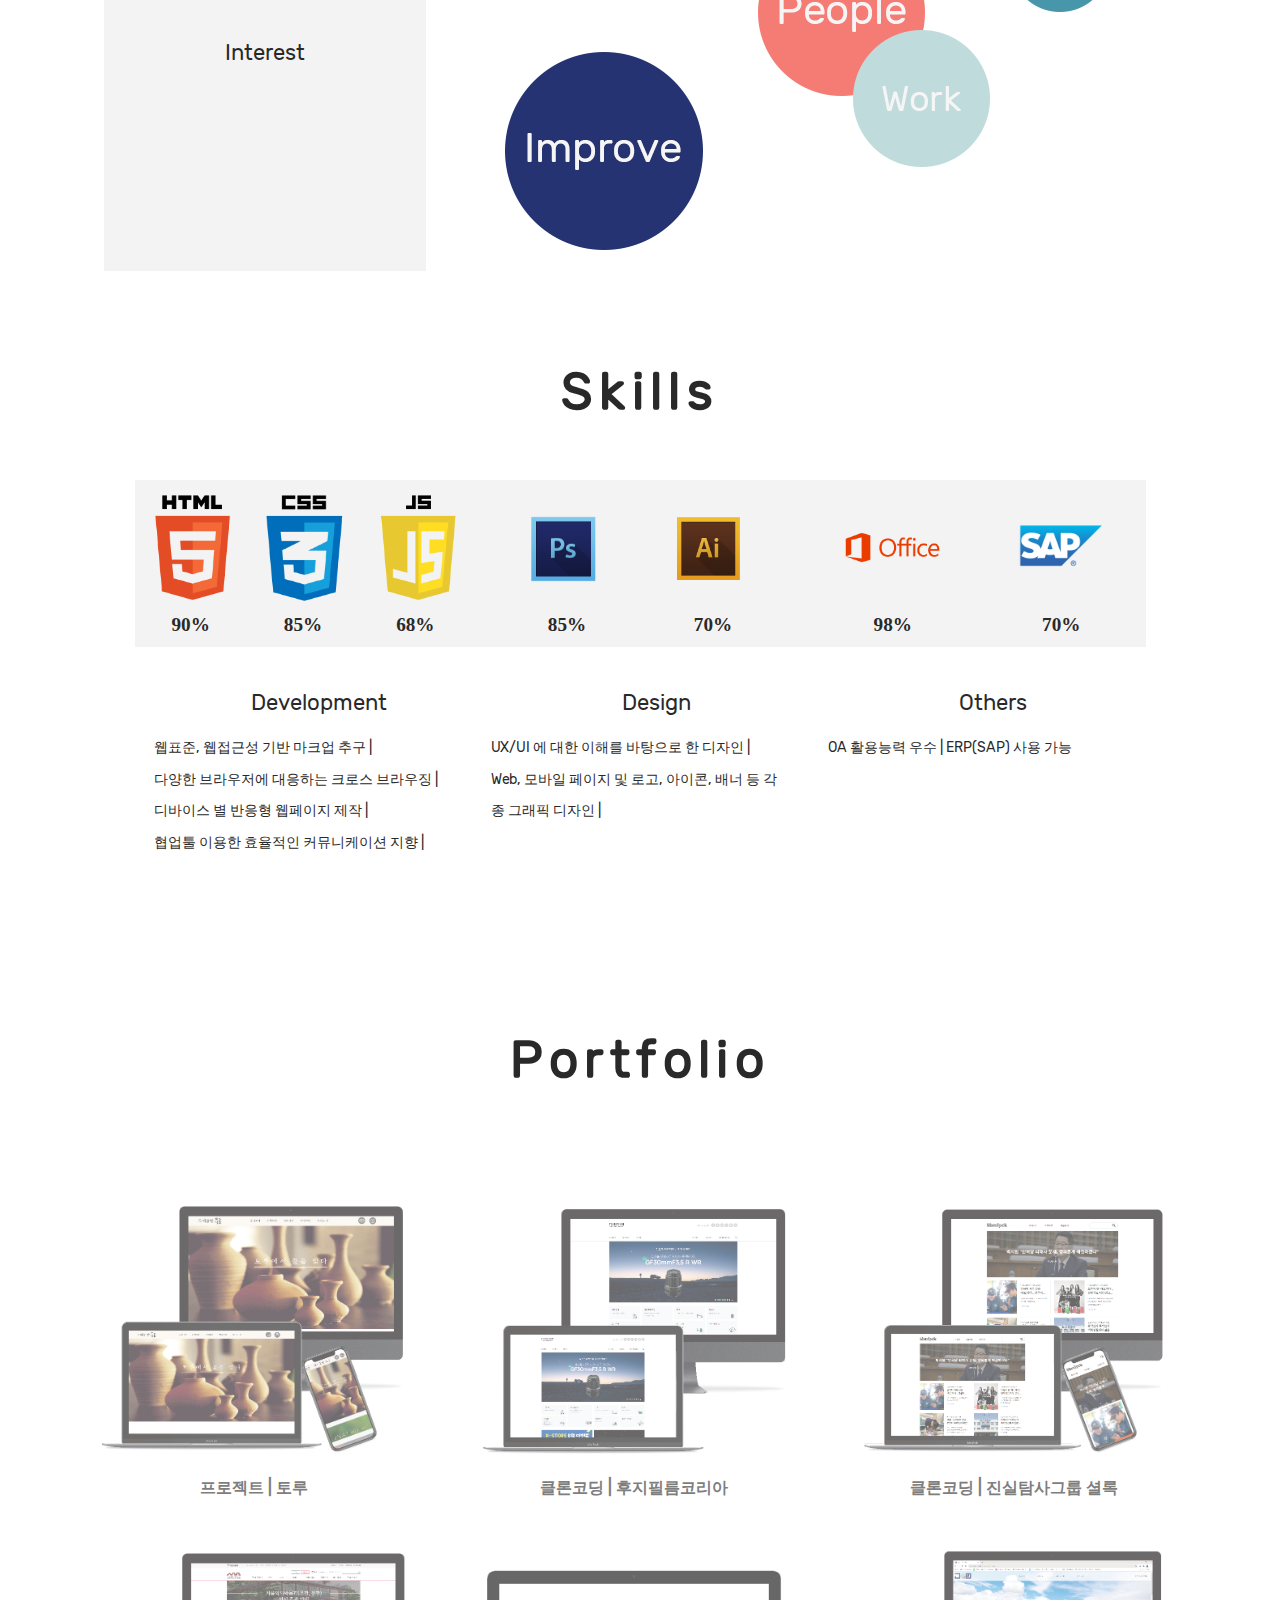
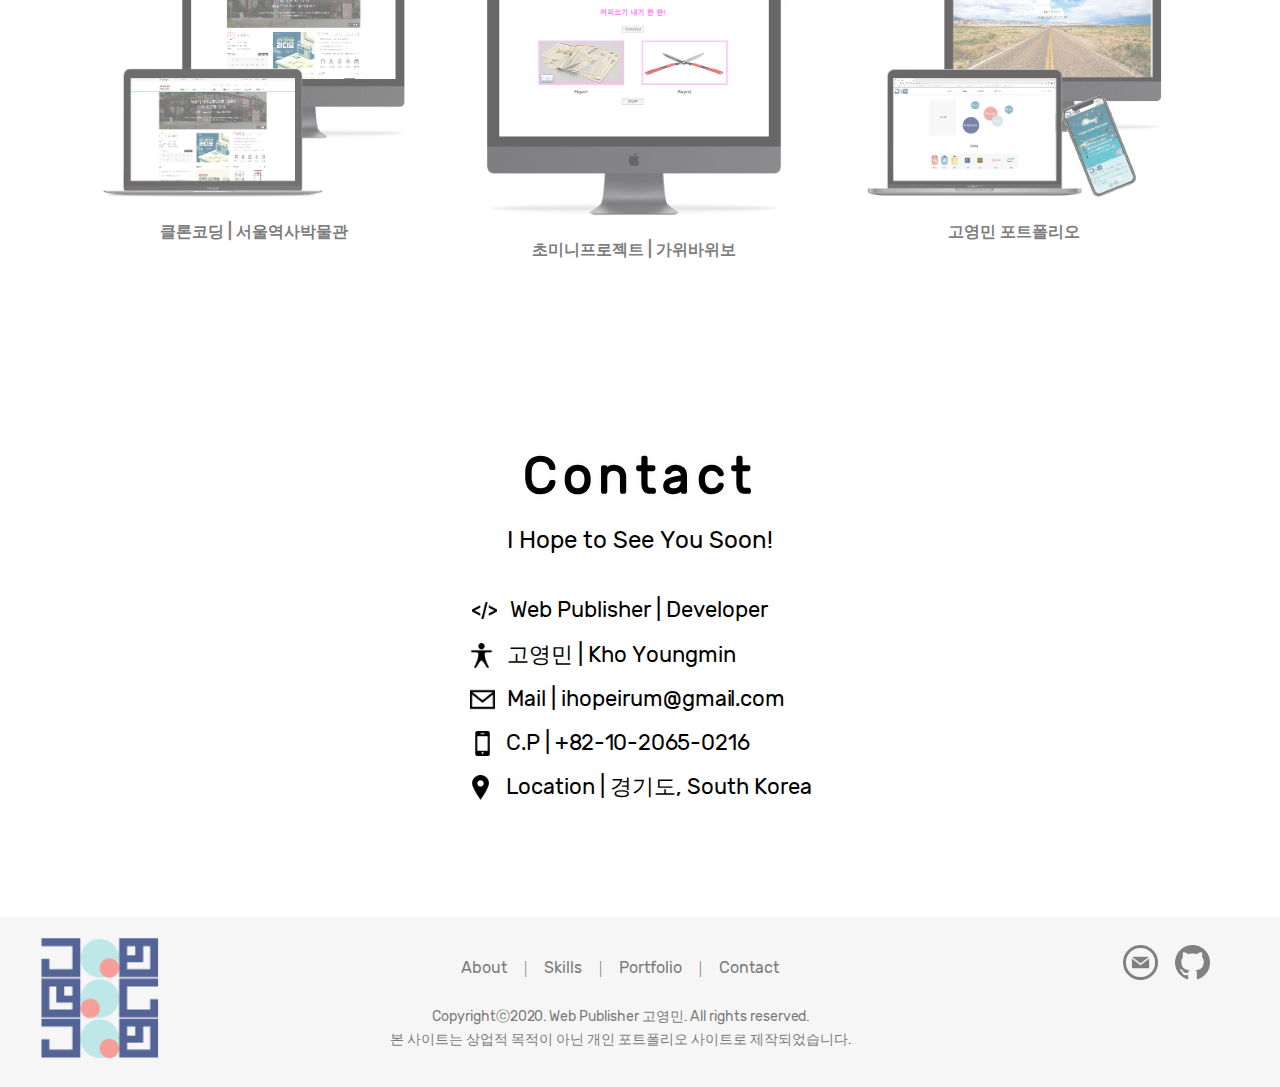
==== commit ddbebe2a: "modified contents for Accessibility_add skip" ====
--- a/index.html
+++ b/index.html
@@ -15,7 +15,13 @@
 </head>
 
 <body>
-  <header>
+  <div id='skip'>
+    <a href='#header'>메뉴 바로가기</a>
+    <a href='#main'>본문 바로가기</a>
+    <a href='#footer'>하단 바로가기</a>
+  </div>
+
+  <header id="header">
     <nav class="gnb">
       <!-- NavBar on Tab/PC -->
       <div class="gnb_web">
@@ -62,374 +68,373 @@
   </header>
 
   <!-- main 화면-->
-  <article class="main prllx1">
-    <div class="main_prologue">
-      <h2>새로운 길 위에서</h2>
-      <h2>같이[가치] 있게 만드는 사람</h2>
+  <main id="main">
+    <article class="prologue prllx1">
+      <div class="prologue_cont">
+        <h2>새로운 길 위에서</h2>
+        <h2>같이[가치] 있게 만드는 사람</h2>
+      </div>
+    </article>
+  
+    <!-- 본문 - About -->
+    <article class="intro_wrap">
+      <h1 class="menu_tit loc_about">About</h1>
+  
+      <section class="intro intro_MLscreen">
+        <div class="intro_item career_tit">
+          <h2 class="sub_tit">Career & Education</h2>
+        </div>
+        <div class="intro_item">
+          <p class="sub_desc career_desc">
+            2020.03 - 2020.08<br>
+            경기산업기술교육센터_웹퍼블리셔 과정 수료<br><br>
+            2008.03 - 2018.08<br>
+            SK종합화학_수출입 사무원으로 근무<br><br>
+            2005.03 - 2008.02<br>
+            한양여자대학_아동복지과 졸업<br><br>
+          </p>
+        </div>
+        <div class="intro_item interest_tit">
+          <h2 class="sub_tit">Interest</h2>
+        </div>
+        <div class="intro_item interest_desc">
+          <img src="img/interest_balls.png" alt="관심사 이미지">
+        </div>
+      </section>
+  
+      <!-- 본문 - Skills -->
+      <h1 class="menu_tit loc_skills">Skills</h1>
+      <section class="intro intro_skill">
+  
+        <div class="skill_item skill_develop">
+  
+          <div class="skill_pct dev_pct">
+            <div class="pct_item htmlwrap">
+              <div class="pct_html"></div>
+              <h2 class="pct_txt">90%</h2>
+            </div>
+            <div class="pct_item csswrap">
+              <div class="pct_css"></div>
+              <h2 class="pct_txt">85%</h2>
+            </div>
+            <div class="pct_item jswrap">
+              <div class="pct_js"></div>
+              <h2 class="pct_txt">68%</h2>
+            </div>
+          </div>
+          <h2 class="sub_tit sub_tit_skl">Development</h2>
+          <p class="sub_desc sub_desc_skl">
+            웹표준, 웹접근성 기반 마크업 추구 |<br>
+            다양한 브라우저에 대응하는 크로스 브라우징 |<br>
+            디바이스 별 반응형 웹페이지 제작 |<br>
+            협업툴 이용한 효율적인 커뮤니케이션 지향 |
+          </p>
+        </div>
+  
+        <div class="skill_item skill_design">
+          <div class="skill_pct dsgn_pct">
+            <div class="pct_item pswrap">
+              <div class="pct_ps"></div>
+              <h2 class="pct_txt">85%</h2>
+            </div>
+            <div class="pct_item aiwrap">
+              <div class="pct_ai"></div>
+              <h2 class="pct_txt">70%</h2>
+            </div>
+          </div>
+          <h2 class="sub_tit sub_tit_skl">Design</h2>
+          <p class="sub_desc sub_desc_skl">
+            UX/UI 에 대한 이해를 바탕으로 한 디자인 |<br>
+            Web, 모바일 페이지 및 로고, 아이콘, 배너 등
+            각종 그래픽 디자인 |
+          </p>
+        </div>
+        <div class="skill_item skill_other">
+          <div class="skill_pct oa_pct">
+            <div class="pct_item oawrap">
+              <div class="pct_oa"></div>
+              <h2 class="pct_txt">98%</h2>
+            </div>
+            <div class="pct_item sapwrap">
+              <div class="pct_sap"></div>
+              <h2 class="pct_txt">70%</h2>
+            </div>
+          </div>
+          <h2 class="sub_tit sub_tit_skl">Others</h2>
+          <p class="sub_desc sub_desc_skl">
+            OA 활용능력 우수 | ERP(SAP) 사용 가능
+          </p>
+        </div>
+      </section>
+    </article>
+  
+    <!-- 본문 - Portfolio -->
+    <div class="portfolio prllx2">
+      <div class="portfolio_tit">
+        <h1 class="menu_tit loc_portfolio">Portfolio</h1>
+      </div>
     </div>
-  </article>
-
-  <!-- 본문 - About -->
-  <article class="intro_wrap">
-    <h1 class="menu_tit loc_about">About</h1>
-
-    <section class="intro intro_MLscreen">
-      <div class="intro_item career_tit">
-        <h2 class="sub_tit">Career & Education</h2>
-      </div>
-      <div class="intro_item">
-        <p class="sub_desc career_desc">
-          2020.03 - 2020.08<br>
-          경기산업기술교육센터_웹퍼블리셔 과정 수료<br><br>
-          2008.03 - 2018.08<br>
-          SK종합화학_수출입 사무원으로 근무<br><br>
-          2005.03 - 2008.02<br>
-          한양여자대학_아동복지과 졸업<br><br>
+    <article class="portfolio_wrap">
+      <div class="img_container">
+        <div class="img_item pf1" id="modal_open00">
+          <img src="img/thumnail_toru.png" alt="프로젝트 토루">
+          <p class="sub_tit_pf">프로젝트 | 토루</p>
+        </div>
+        <div class="modal_box" id="modal00">
+          <div class="modal_contents">
+            <span class="modal_close" id="modal_close00">&times;</span>
+            <div class="modal_tit">
+              <h2>도예공방 토루</h2>
+              <p><a href="pjt_toruart/index.html" target="_blank">자세히 보기</a></p>
+            </div>
+            <dl class="modal_txt">
+              <dt class="modal_txt_item modal_subtit">URL</dt>
+              <dd class="modal_txt_item modal_desc"><a href="http://www.toruart.net"
+                  target="_blank">http://www.toruart.net</a></dd>
+              <dt class="modal_txt_item modal_subtit">유형</dt>
+              <dd class="modal_txt_item modal_desc">5인 팀프로젝트</dd>
+              <dt class="modal_txt_item modal_subtit">참여도</dt>
+              <dd class="modal_txt_item modal_desc">기획 80% . 디자인 50% . 퍼블리싱 100%</dd>
+              <dt class="modal_txt_item modal_subtit">제작기간</dt>
+              <dd class="modal_txt_item modal_desc">약 3개월 (2020.05-07월)</dd>
+              <dt class="modal_txt_item modal_subtit">구분</dt>
+              <dd class="modal_txt_item modal_desc">Responsive</dd>
+              <dt class="modal_txt_item modal_subtit">호스팅 사양</dt>
+              <dd class="modal_txt_item modal_desc">카페24 (PHP 7.0 / mariadb-10.1.x / UTF-8 / HTTP2.0 / Apache2 / InnoDB
+                지원)</dd>
+              <dt class="modal_txt_item modal_subtit">기술사용</dt>
+              <dd class="modal_txt_item modal_desc">html5, CSS3, jQuery . Photoshop, illustrator</dd>
+              <dt class="modal_txt_item modal_subtit">Description</dt>
+              <dd class="modal_txt_item modal_desc">파주시 지역 도예공방 카페의 홈페이지 제작</dd>
+            </dl>
+            <div class="modal_img_wrap">
+              <img src="img/Mockup_paper_SB2.jpg" alt="스토리보드" title="스토리보드">
+              <img src="img/Mockup_system_toru.png" alt="도예공방토루">
+            </div>
+          </div>
+        </div>
+  
+        <div class="img_item pf2" id="modal_open01">
+          <img src="img/thumnail_fuji.png" alt="클론코딩01">
+          <p class="sub_tit_pf">클론코딩 | 후지필름코리아</p>
+        </div>
+        <div class="modal_box" id="modal01">
+          <div class="modal_contents">
+            <span class="modal_close" id="modal_close01">&times;</span>
+            <div class="modal_tit">
+              <h2>후지필름코리아</h2>
+              <p><a href="pf_contents/ver2_FujiFilm.html" target="_blank">자세히 보기</a></p>
+            </div>
+            <dl class="modal_txt">
+              <dt class="modal_txt_item modal_subtit">구분</dt>
+              <dd class="modal_txt_item modal_desc">PC Web</dd>
+              <dt class="modal_txt_item modal_subtit">참여도</dt>
+              <dd class="modal_txt_item modal_desc">퍼블리싱 100%</dd>
+              <dt class="modal_txt_item modal_subtit">소요기간</dt>
+              <dd class="modal_txt_item modal_desc">약 1.5일</dd>
+              <dt class="modal_txt_item modal_subtit">기술사용</dt>
+              <dd class="modal_txt_item modal_desc">html5, CSS3</dd>
+              <dt class="modal_txt_item modal_subtit">Description</dt>
+              <dd class="modal_txt_item modal_desc">flex를 이용한 레이아웃 연습</dd>
+            </dl>
+            <div class="modal_img_wrap">
+              <img src="img/pf_fuji01.png" alt="클론_후지필름">
+              <img src="img/pf_fuji02.png" alt="클론_후지필름">
+              <img src="img/pf_fuji03.png" alt="클론_후지필름">
+            </div>
+          </div>
+        </div>
+  
+        <div class="img_item pf3" id="modal_open02">
+          <img src="img/thumnail_sherlock.png" alt="클론코딩02">
+          <p class="sub_tit_pf">클론코딩 | 진실탐사그룹 셜록</p>
+        </div>
+        <div class="modal_box" id="modal02">
+          <div class="modal_contents">
+            <span class="modal_close" id="modal_close02">&times;</span>
+            <div class="modal_tit">
+              <h2>진실탐사그룹 셜록</h2>
+              <p><a href="pf_contents/sherlockMain.html" target="_blank">자세히 보기</a></p>
+            </div>
+            <dl class="modal_txt">
+              <dt class="modal_txt_item modal_subtit">구분</dt>
+              <dd class="modal_txt_item modal_desc">Responsive</dd>
+              <dt class="modal_txt_item modal_subtit">참여도</dt>
+              <dd class="modal_txt_item modal_desc">퍼블리싱 100%</dd>
+              <dt class="modal_txt_item modal_subtit">소요기간</dt>
+              <dd class="modal_txt_item modal_desc">약 2.5일</dd>
+              <dt class="modal_txt_item modal_subtit">기술사용</dt>
+              <dd class="modal_txt_item modal_desc">html5, CSS3</dd>
+              <dt class="modal_txt_item modal_subtit">Description</dt>
+              <dd class="modal_txt_item modal_desc">반응형 웹디자인 연습</dd>
+            </dl>
+            <div class="modal_img_wrap">
+              <img src="img/pf_sherlock01.png" alt="클론_셜록">
+              <img src="img/pf_sherlock02.png" alt="클론_셜록">
+              <img src="img/pf_sherlock03.png" alt="클론_셜록">
+            </div>
+          </div>
+        </div>
+  
+        <div class="img_item pf4" id="modal_open03">
+          <img src="img/thumnail_sm.png" alt="클론코딩03">
+          <p class="sub_tit_pf">클론코딩 | 서울역사박물관</p>
+        </div>
+        <div class="modal_box" id="modal03">
+          <div class="modal_contents">
+            <span class="modal_close" id="modal_close03">&times;</span>
+            <div class="modal_tit">
+              <h2>서울역사박물관</h2>
+              <p><a href="pf_contents/seoulmuseum.html" target="_blank">자세히 보기</a></p>
+            </div>
+            <dl class="modal_txt">
+              <dt class="modal_txt_item modal_subtit">구분</dt>
+              <dd class="modal_txt_item modal_desc">Responsive</dd>
+              <dt class="modal_txt_item modal_subtit">참여도</dt>
+              <dd class="modal_txt_item modal_desc">퍼블리싱 100%</dd>
+              <dt class="modal_txt_item modal_subtit">소요기간</dt>
+              <dd class="modal_txt_item modal_desc">진행중</dd>
+              <dt class="modal_txt_item modal_subtit">기술사용</dt>
+              <dd class="modal_txt_item modal_desc">html5, CSS3, JavaScript</dd>
+              <dt class="modal_txt_item modal_subtit">Description</dt>
+              <dd class="modal_txt_item modal_desc">반응형 웹디자인 및 여러가지 JS기능 연습</dd>
+            </dl>
+            <!-- <div class="modal_img_wrap">
+              <img src="" alt="">
+              <img src="" alt="">
+            </div> -->
+          </div>
+        </div>
+  
+        <div class="img_item pf5" id="modal_open04">
+          <img src="img/thumnail_rsp.png" alt="가위바위보">
+          <p class="sub_tit_pf">초미니프로젝트 | 가위바위보</p>
+        </div>
+        <div class="modal_box" id="modal04">
+          <div class="modal_contents">
+            <span class="modal_close" id="modal_close04">&times;</span>
+            <div class="modal_tit">
+              <h2>JS 초미니프로젝트_가위바위보 게임</h2>
+              <p><a href="pf_contents/RockScissorsPaper.html" target="_blank">자세히 보기</a></p>
+            </div>
+            <dl class="modal_txt">
+              <dt class="modal_txt_item modal_subtit">구분</dt>
+              <dd class="modal_txt_item modal_desc">PC Web</dd>
+              <dt class="modal_txt_item modal_subtit">참여도</dt>
+              <dd class="modal_txt_item modal_desc">퍼블리싱 100%</dd>
+              <dt class="modal_txt_item modal_subtit">기술사용</dt>
+              <dd class="modal_txt_item modal_desc">html5, CSS3, JavaScript</dd>
+              <dt class="modal_txt_item modal_subtit">Description</dt>
+              <dd class="modal_txt_item modal_desc">Random과 setInterval을 이용한 가위바위보 게임</dd>
+            </dl>
+            <div class="modal_img_wrap">
+              <img src="img/pf_rsp01.png" alt="초미니프로젝트">
+            </div>
+          </div>
+        </div>
+  
+        <div class="img_item pf6" id="modal_open05">
+          <img src="img/thumnail_pf.png" alt="포트폴리오">
+          <p class="sub_tit_pf">고영민 포트폴리오</p>
+        </div>
+        <div class="modal_box" id="modal05">
+          <div class="modal_contents">
+            <span class="modal_close" id="modal_close05">&times;</span>
+            <div class="modal_tit">
+              <h2>고영민 포트폴리오</h2>
+              <p><a href="https://ihopeirum.github.io/go-youngmin/" target="_blank">자세히 보기
+                </a></p>
+            </div>
+            <dl class="modal_txt">
+              <dt class="modal_txt_item modal_subtit">URL</dt>
+              <dd class="modal_txt_item modal_desc"><a href="https://ihopeirum.github.io/go-youngmin/" target="_blank">
+                  https://ihopeirum.github.io/go-youngmin/</a></dd>
+              <dt class="modal_txt_item modal_subtit">구분</dt>
+              <dd class="modal_txt_item modal_desc">Responsive</dd>
+              <dt class="modal_txt_item modal_subtit">참여도</dt>
+              <dd class="modal_txt_item modal_desc">퍼블리싱 100%</dd>
+              <dt class="modal_txt_item modal_subtit">소요기간</dt>
+              <dd class="modal_txt_item modal_desc">약 2주일</dd>
+              <dt class="modal_txt_item modal_subtit">기술사용</dt>
+              <dd class="modal_txt_item modal_desc">html5, CSS3, JavaScript</dd>
+              <dt class="modal_txt_item modal_subtit">Description</dt>
+              <dd class="modal_txt_item modal_desc">원페이지 구성의 반응형 웹디자인. <br>
+                풀스크린 배경의 메인화면과 패럴랙스 스크롤링 효과가 있으며, <br>
+                자바스크립트를 이용한 메뉴이동 및 모달기능이 있다. <br>
+                호스팅은 GitHub의 page 기능을 이용하였다.
+              </dd>
+            </dl>
+            <div class="modal_img_wrap">
+              <img src="img/pf_pf01.png" alt="포트폴리오">
+              <img src="img/pf_pf02.png" alt="포트폴리오">
+              <img src="img/pf_pf03.png" alt="포트폴리오">
+              <img src="img/pf_pf04.png" alt="포트폴리오">
+              <img src="img/pf_pf05.png" alt="포트폴리오">
+            </div>
+          </div>
+        </div>
+  
+        <!-- <div class="img_item pf7">7
+          <img src="" alt="">
+        </div> -->
+  
+        <!-- <div class="img_item pf8">8
+          <img src="" alt="">
+      </div> -->
+    </article>
+  
+    <!-- 본문 - Contact -->
+    <div class="contact prllx3">
+      <div class="contact_tit">
+        <h1 class="menu_tit loc_contact" id="menu_tit_contact">Contact</h1>
+      </div>
+  
+      <article class="contact_wrap">
+        <p class="sub_tit" id="contact_subtit">
+          I Hope to See You Soon!
         </p>
-      </div>
-      <div class="intro_item interest_tit">
-        <h2 class="sub_tit">Interest</h2>
-      </div>
-      <div class="intro_item interest_desc">
-        <img src="img/interest_balls.png" alt="관심사 이미지">
-      </div>
-    </section>
-
-    <!-- 본문 - Skills -->
-    <h1 class="menu_tit loc_skills">Skills</h1>
-    <section class="intro intro_skill">
-
-      <div class="skill_item skill_develop">
-
-        <div class="skill_pct dev_pct">
-          <div class="pct_item htmlwrap">
-            <div class="pct_html"></div>
-            <h2 class="pct_txt">90%</h2>
-          </div>
-          <div class="pct_item csswrap">
-            <div class="pct_css"></div>
-            <h2 class="pct_txt">85%</h2>
-          </div>
-          <div class="pct_item jswrap">
-            <div class="pct_js"></div>
-            <h2 class="pct_txt">68%</h2>
-          </div>
-        </div>
-        <h2 class="sub_tit sub_tit_skl">Development</h2>
-        <p class="sub_desc sub_desc_skl">
-          웹표준, 웹접근성 기반 마크업 추구 |<br>
-          다양한 브라우저에 대응하는 크로스 브라우징 |<br>
-          디바이스 별 반응형 웹페이지 제작 |<br>
-          협업툴 이용한 효율적인 커뮤니케이션 지향 |
-        </p>
-      </div>
-
-      <div class="skill_item skill_design">
-        <div class="skill_pct dsgn_pct">
-          <div class="pct_item pswrap">
-            <div class="pct_ps"></div>
-            <h2 class="pct_txt">85%</h2>
-          </div>
-          <div class="pct_item aiwrap">
-            <div class="pct_ai"></div>
-            <h2 class="pct_txt">70%</h2>
-          </div>
-        </div>
-        <h2 class="sub_tit sub_tit_skl">Design</h2>
-        <p class="sub_desc sub_desc_skl">
-          UX/UI 에 대한 이해를 바탕으로 한 디자인 |<br>
-          Web, 모바일 페이지 및 로고, 아이콘, 배너 등
-          각종 그래픽 디자인 |
-        </p>
-      </div>
-      <div class="skill_item skill_other">
-        <div class="skill_pct oa_pct">
-          <div class="pct_item oawrap">
-            <div class="pct_oa"></div>
-            <h2 class="pct_txt">98%</h2>
-          </div>
-          <div class="pct_item sapwrap">
-            <div class="pct_sap"></div>
-            <h2 class="pct_txt">70%</h2>
-          </div>
-        </div>
-        <h2 class="sub_tit sub_tit_skl">Others</h2>
-        <p class="sub_desc sub_desc_skl">
-          OA 활용능력 우수 | ERP(SAP) 사용 가능
-        </p>
-      </div>
-    </section>
-  </article>
-
-  <!-- 본문 - Portfolio -->
-  <div class="portfolio prllx2">
-    <div class="portfolio_tit">
-      <h1 class="menu_tit loc_portfolio">Portfolio</h1>
+        <ul class="sub_desc contact_desc">
+          <li><img src="img/icon-code-2-240.png" alt="웹퍼블리셔,개발자" width="25px"> Web Publisher | Developer
+            &nbsp;&nbsp;&nbsp;&nbsp;&nbsp;&nbsp;&nbsp;</li>
+          <li><img src="img/icon-accessibility-2-240.png" alt="이름" width="25px"> 고영민 | Kho Youngmin
+            &nbsp;&nbsp;&nbsp;&nbsp;&nbsp;&nbsp;&nbsp;&nbsp;&nbsp;&nbsp;&nbsp;&nbsp;&nbsp;&nbsp;</li>
+          <li><img src="img/icon_mail_square.png" alt="이메일" width="25px"> Mail | ihopeirum@gmail.com
+            &nbsp;&nbsp;&nbsp;&nbsp;</li>
+          <li><img src="img/icon_mob2_square.png" alt="연락처" width="25px"> C.P | +82-10-2065-0216
+            &nbsp;&nbsp;&nbsp;&nbsp;&nbsp;&nbsp;&nbsp;&nbsp;&nbsp;&nbsp;&nbsp;</li>
+          <li><img src="img/icon-location-1-240.png" alt="거주지" width="25px"> Location | 경기도, South Korea</li>
+        </ul>
+      </article>
+  </main>
+
+    <!-- 푸터 - 바닥글 -->
+  <footer id="footer">
+    <div class="footer_wrap">
+      <div class="ft_item ft_logo_mob"><img src="img/logo_kym_1by3.png" alt="고영민 포트폴리오" width="100%"></div>
+      <div class="ft_item ft_logo_web"><img src="img/logo_kym_3by3.png" alt="고영민 포트폴리오" width="20%"></div>
+      <div class="ft_item ft_gnbwrap">
+        <ul class="ft_gnb">
+          <li class="goto_about"><a href="#">About</a></li>
+          | <li class="goto_skills"><a href="#">Skills</a></li>
+          | <li class="goto_portfolio"><a href="#">Portfolio</a></li>
+          | <li class="goto_contact"><a href="#">Contact</a></li>
+        </ul>
+      </div>
+      <p class="ft_item ft_desc">
+        Copyrightⓒ2020. Web Publisher 고영민. All rights reserved.<br>
+        본 사이트는 상업적 목적이 아닌 개인 포트폴리오 사이트로 제작되었습니다.
+      </p>
+      <div class="ft_item ft_iconwrap">
+        <ul class="ft_icon">
+          <li><a href="mailto:ihopeirum@gmail.com"><img src="img/icon_mail_circle.png" alt="이메일" width="35px"></a>
+          </li>
+          <li><a href="https://github.com/ihopeirum" target="_blank"><img src="img/icon-github-1-240.png" alt="깃허브"
+                width="35px"></a>
+          </li>
+        </ul>
+      </div>
     </div>
-  </div>
-  <article class="portfolio_wrap">
-    <div class="img_container">
-      <div class="img_item pf1" id="modal_open00">
-        <img src="img/thumnail_toru.png" alt="프로젝트 토루">
-        <p class="sub_tit_pf">프로젝트 | 토루</p>
-      </div>
-      <div class="modal_box" id="modal00">
-        <div class="modal_contents">
-          <span class="modal_close" id="modal_close00">&times;</span>
-          <div class="modal_tit">
-            <h2>도예공방 토루</h2>
-            <p><a href="pjt_toruart/index.html" target="_blank">자세히 보기</a></p>
-          </div>
-          <dl class="modal_txt">
-            <dt class="modal_txt_item modal_subtit">URL</dt>
-            <dd class="modal_txt_item modal_desc"><a href="http://www.toruart.net"
-                target="_blank">http://www.toruart.net</a></dd>
-            <dt class="modal_txt_item modal_subtit">유형</dt>
-            <dd class="modal_txt_item modal_desc">5인 팀프로젝트</dd>
-            <dt class="modal_txt_item modal_subtit">참여도</dt>
-            <dd class="modal_txt_item modal_desc">기획 80% . 디자인 50% . 퍼블리싱 100%</dd>
-            <dt class="modal_txt_item modal_subtit">제작기간</dt>
-            <dd class="modal_txt_item modal_desc">약 3개월 (2020.05-07월)</dd>
-            <dt class="modal_txt_item modal_subtit">구분</dt>
-            <dd class="modal_txt_item modal_desc">Responsive</dd>
-            <dt class="modal_txt_item modal_subtit">호스팅 사양</dt>
-            <dd class="modal_txt_item modal_desc">카페24 (PHP 7.0 / mariadb-10.1.x / UTF-8 / HTTP2.0 / Apache2 / InnoDB
-              지원)</dd>
-            <dt class="modal_txt_item modal_subtit">기술사용</dt>
-            <dd class="modal_txt_item modal_desc">html5, CSS3, jQuery . Photoshop, illustrator</dd>
-            <dt class="modal_txt_item modal_subtit">Description</dt>
-            <dd class="modal_txt_item modal_desc">파주시 지역 도예공방 카페의 홈페이지 제작</dd>
-          </dl>
-          <div class="modal_img_wrap">
-            <img src="img/Mockup_paper_SB2.jpg" alt="스토리보드" title="스토리보드">
-            <img src="img/Mockup_system_toru.png" alt="도예공방토루">
-          </div>
-        </div>
-      </div>
-
-      <div class="img_item pf2" id="modal_open01">
-        <img src="img/thumnail_fuji.png" alt="클론코딩01">
-        <p class="sub_tit_pf">클론코딩 | 후지필름코리아</p>
-      </div>
-      <div class="modal_box" id="modal01">
-        <div class="modal_contents">
-          <span class="modal_close" id="modal_close01">&times;</span>
-          <div class="modal_tit">
-            <h2>후지필름코리아</h2>
-            <p><a href="pf_contents/ver2_FujiFilm.html" target="_blank">자세히 보기</a></p>
-          </div>
-          <dl class="modal_txt">
-            <dt class="modal_txt_item modal_subtit">구분</dt>
-            <dd class="modal_txt_item modal_desc">PC Web</dd>
-            <dt class="modal_txt_item modal_subtit">참여도</dt>
-            <dd class="modal_txt_item modal_desc">퍼블리싱 100%</dd>
-            <dt class="modal_txt_item modal_subtit">소요기간</dt>
-            <dd class="modal_txt_item modal_desc">약 1.5일</dd>
-            <dt class="modal_txt_item modal_subtit">기술사용</dt>
-            <dd class="modal_txt_item modal_desc">html5, CSS3</dd>
-            <dt class="modal_txt_item modal_subtit">Description</dt>
-            <dd class="modal_txt_item modal_desc">flex를 이용한 레이아웃 연습</dd>
-          </dl>
-          <div class="modal_img_wrap">
-            <img src="img/pf_fuji01.png" alt="클론_후지필름">
-            <img src="img/pf_fuji02.png" alt="클론_후지필름">
-            <img src="img/pf_fuji03.png" alt="클론_후지필름">
-          </div>
-        </div>
-      </div>
-
-      <div class="img_item pf3" id="modal_open02">
-        <img src="img/thumnail_sherlock.png" alt="클론코딩02">
-        <p class="sub_tit_pf">클론코딩 | 진실탐사그룹 셜록</p>
-      </div>
-      <div class="modal_box" id="modal02">
-        <div class="modal_contents">
-          <span class="modal_close" id="modal_close02">&times;</span>
-          <div class="modal_tit">
-            <h2>진실탐사그룹 셜록</h2>
-            <p><a href="pf_contents/sherlockMain.html" target="_blank">자세히 보기</a></p>
-          </div>
-          <dl class="modal_txt">
-            <dt class="modal_txt_item modal_subtit">구분</dt>
-            <dd class="modal_txt_item modal_desc">Responsive</dd>
-            <dt class="modal_txt_item modal_subtit">참여도</dt>
-            <dd class="modal_txt_item modal_desc">퍼블리싱 100%</dd>
-            <dt class="modal_txt_item modal_subtit">소요기간</dt>
-            <dd class="modal_txt_item modal_desc">약 2.5일</dd>
-            <dt class="modal_txt_item modal_subtit">기술사용</dt>
-            <dd class="modal_txt_item modal_desc">html5, CSS3</dd>
-            <dt class="modal_txt_item modal_subtit">Description</dt>
-            <dd class="modal_txt_item modal_desc">반응형 웹디자인 연습</dd>
-          </dl>
-          <div class="modal_img_wrap">
-            <img src="img/pf_sherlock01.png" alt="클론_셜록">
-            <img src="img/pf_sherlock02.png" alt="클론_셜록">
-            <img src="img/pf_sherlock03.png" alt="클론_셜록">
-          </div>
-        </div>
-      </div>
-
-      <div class="img_item pf4" id="modal_open03">
-        <img src="img/thumnail_sm.png" alt="클론코딩03">
-        <p class="sub_tit_pf">클론코딩 | 서울역사박물관</p>
-      </div>
-      <div class="modal_box" id="modal03">
-        <div class="modal_contents">
-          <span class="modal_close" id="modal_close03">&times;</span>
-          <div class="modal_tit">
-            <h2>서울역사박물관</h2>
-            <p><a href="pf_contents/seoulmuseum.html" target="_blank">자세히 보기</a></p>
-          </div>
-          <dl class="modal_txt">
-            <dt class="modal_txt_item modal_subtit">구분</dt>
-            <dd class="modal_txt_item modal_desc">Responsive</dd>
-            <dt class="modal_txt_item modal_subtit">참여도</dt>
-            <dd class="modal_txt_item modal_desc">퍼블리싱 100%</dd>
-            <dt class="modal_txt_item modal_subtit">소요기간</dt>
-            <dd class="modal_txt_item modal_desc">진행중</dd>
-            <dt class="modal_txt_item modal_subtit">기술사용</dt>
-            <dd class="modal_txt_item modal_desc">html5, CSS3, JavaScript</dd>
-            <dt class="modal_txt_item modal_subtit">Description</dt>
-            <dd class="modal_txt_item modal_desc">반응형 웹디자인 및 여러가지 JS기능 연습</dd>
-          </dl>
-          <!-- <div class="modal_img_wrap">
-            <img src="" alt="">
-            <img src="" alt="">
-          </div> -->
-        </div>
-      </div>
-
-      <div class="img_item pf5" id="modal_open04">
-        <img src="img/thumnail_rsp.png" alt="가위바위보">
-        <p class="sub_tit_pf">초미니프로젝트 | 가위바위보</p>
-      </div>
-      <div class="modal_box" id="modal04">
-        <div class="modal_contents">
-          <span class="modal_close" id="modal_close04">&times;</span>
-          <div class="modal_tit">
-            <h2>JS 초미니프로젝트_가위바위보 게임</h2>
-            <p><a href="pf_contents/RockScissorsPaper.html" target="_blank">자세히 보기</a></p>
-          </div>
-          <dl class="modal_txt">
-            <dt class="modal_txt_item modal_subtit">구분</dt>
-            <dd class="modal_txt_item modal_desc">PC Web</dd>
-            <dt class="modal_txt_item modal_subtit">참여도</dt>
-            <dd class="modal_txt_item modal_desc">퍼블리싱 100%</dd>
-            <dt class="modal_txt_item modal_subtit">기술사용</dt>
-            <dd class="modal_txt_item modal_desc">html5, CSS3, JavaScript</dd>
-            <dt class="modal_txt_item modal_subtit">Description</dt>
-            <dd class="modal_txt_item modal_desc">Random과 setInterval을 이용한 가위바위보 게임</dd>
-          </dl>
-          <div class="modal_img_wrap">
-            <img src="img/pf_rsp01.png" alt="초미니프로젝트">
-          </div>
-        </div>
-      </div>
-
-      <div class="img_item pf6" id="modal_open05">
-        <img src="img/thumnail_pf.png" alt="포트폴리오">
-        <p class="sub_tit_pf">고영민 포트폴리오</p>
-      </div>
-      <div class="modal_box" id="modal05">
-        <div class="modal_contents">
-          <span class="modal_close" id="modal_close05">&times;</span>
-          <div class="modal_tit">
-            <h2>고영민 포트폴리오</h2>
-            <p><a href="https://ihopeirum.github.io/go-youngmin/" target="_blank">자세히 보기
-              </a></p>
-          </div>
-          <dl class="modal_txt">
-            <dt class="modal_txt_item modal_subtit">URL</dt>
-            <dd class="modal_txt_item modal_desc"><a href="https://ihopeirum.github.io/go-youngmin/" target="_blank">
-                https://ihopeirum.github.io/go-youngmin/</a></dd>
-            <dt class="modal_txt_item modal_subtit">구분</dt>
-            <dd class="modal_txt_item modal_desc">Responsive</dd>
-            <dt class="modal_txt_item modal_subtit">참여도</dt>
-            <dd class="modal_txt_item modal_desc">퍼블리싱 100%</dd>
-            <dt class="modal_txt_item modal_subtit">소요기간</dt>
-            <dd class="modal_txt_item modal_desc">약 2주일</dd>
-            <dt class="modal_txt_item modal_subtit">기술사용</dt>
-            <dd class="modal_txt_item modal_desc">html5, CSS3, JavaScript</dd>
-            <dt class="modal_txt_item modal_subtit">Description</dt>
-            <dd class="modal_txt_item modal_desc">원페이지 구성의 반응형 웹디자인. <br>
-              풀스크린 배경의 메인화면과 패럴랙스 스크롤링 효과가 있으며, <br>
-              자바스크립트를 이용한 메뉴이동 및 모달기능이 있다. <br>
-              호스팅은 GitHub의 page 기능을 이용하였다.
-            </dd>
-          </dl>
-          <div class="modal_img_wrap">
-            <img src="img/pf_pf01.png" alt="포트폴리오">
-            <img src="img/pf_pf02.png" alt="포트폴리오">
-            <img src="img/pf_pf03.png" alt="포트폴리오">
-            <img src="img/pf_pf04.png" alt="포트폴리오">
-            <img src="img/pf_pf05.png" alt="포트폴리오">
-          </div>
-        </div>
-      </div>
-
-      <!-- <div class="img_item pf7">7
-        <img src="" alt="">
-      </div> -->
-
-      <!-- <div class="img_item pf8">8
-        <img src="" alt="">
-    </div> -->
-  </article>
-
-  <!-- 본문 - Contact -->
-  <div class="contact prllx3">
-    <div class="contact_tit">
-      <h1 class="menu_tit loc_contact" id="menu_tit_contact">Contact</h1>
-    </div>
-
-    <article class="contact_wrap">
-      <p class="sub_tit" id="contact_subtit">
-        I Hope to See You Soon!
-      </p>
-      <ul class="sub_desc contact_desc">
-        <li><img src="img/icon-code-2-240.png" alt="웹퍼블리셔,개발자" width="25px"> Web Publisher | Developer
-          &nbsp;&nbsp;&nbsp;&nbsp;&nbsp;&nbsp;&nbsp;</li>
-        <li><img src="img/icon-accessibility-2-240.png" alt="이름" width="25px"> 고영민 | Kho Youngmin
-          &nbsp;&nbsp;&nbsp;&nbsp;&nbsp;&nbsp;&nbsp;&nbsp;&nbsp;&nbsp;&nbsp;&nbsp;&nbsp;&nbsp;</li>
-        <li><img src="img/icon_mail_square.png" alt="이메일" width="25px"> Mail | ihopeirum@gmail.com
-          &nbsp;&nbsp;&nbsp;&nbsp;</li>
-        <li><img src="img/icon_mob2_square.png" alt="연락처" width="25px"> C.P | +82-10-2065-0216
-          &nbsp;&nbsp;&nbsp;&nbsp;&nbsp;&nbsp;&nbsp;&nbsp;&nbsp;&nbsp;&nbsp;</li>
-        <li><img src="img/icon-location-1-240.png" alt="거주지" width="25px"> Location | 경기도, South Korea</li>
-      </ul>
-    </article>
-
-    <!-- 푸터 - 바닥글 -->
-    <footer>
-      <div class="footer_wrap">
-        <div class="ft_item ft_logo_mob"><img src="img/logo_kym_1by3.png" alt="고영민 포트폴리오" width="100%"></div>
-        <div class="ft_item ft_logo_web"><img src="img/logo_kym_3by3.png" alt="고영민 포트폴리오" width="20%"></div>
-        <div class="ft_item ft_gnbwrap">
-          <ul class="ft_gnb">
-            <li class="goto_about"><a href="#">About</a></li>
-            | <li class="goto_skills"><a href="#">Skills</a></li>
-            | <li class="goto_portfolio"><a href="#">Portfolio</a></li>
-            | <li class="goto_contact"><a href="#">Contact</a></li>
-          </ul>
-        </div>
-        <p class="ft_item ft_desc">
-          Copyrightⓒ2020. Web Publisher 고영민. All rights reserved.<br>
-          본 사이트는 상업적 목적이 아닌 개인 포트폴리오 사이트로 제작되었습니다.
-        </p>
-        <div class="ft_item ft_iconwrap">
-          <ul class="ft_icon">
-            <li><a href="mailto:ihopeirum@gmail.com"><img src="img/icon_mail_circle.png" alt="이메일" width="35px"></a>
-            </li>
-            <li><a href="https://github.com/ihopeirum" target="_blank"><img src="img/icon-github-1-240.png" alt="깃허브"
-                  width="35px"></a>
-            </li>
-          </ul>
-        </div>
-      </div>
-    </footer>
-  </div>
-
-
+  </footer>
 </body>
 
 </html>--- a/basic.css
+++ b/basic.css
@@ -1,10 +1,42 @@
+@charset "utf-8";
+
 /* 기본 공통적용 사항 */
 html,
 body {
-  height: 100%;
+  width: 100%;
+  height: auto;
   margin: 0;
 }
-
+#skip {
+  z-index: 4;
+  position: absolute;
+  top: 0;
+  left: 0;
+  width: 100%;
+}
+
+#skip>a {
+  display: block;
+  position: absolute;
+  top: 0;
+  left: 0;
+  width: 100%;
+  text-align: center;
+  border: 0;
+  font-weight: 600;
+  font-size: 0;
+  padding: 0;
+}
+
+#skip>a:focus {
+  font-size: 20px;
+  padding: 15px 0;
+  border: 2px solid #000;
+}
+
+#header{
+  z-index: 3;
+}
 .gnb_web,
 .ft_logo_web {
   display: none;
@@ -22,9 +54,12 @@
   -o-background-size: cover;
 }
 
-.main {
+#main{
+  z-index: 2;
+}
+.prologue {
   background-image: url(img/bg_mainS.jpg);
-  min-height: 100%;
+  min-height: 100vh;
 }
 
 .portfolio {
@@ -187,6 +222,10 @@
   font-weight: bold;
 }
 
+#footer{
+  z-index: 1;
+}
+
 @media only screen and (min-width: 320px) {
 
   /* 모바일용(min320) : 공통적용사항 */
@@ -229,13 +268,13 @@
   }
 
   /* 모바일용(min320) : main */
-  .main_prologue {
+  .prologue_cont {
     margin: 0 auto;
     text-align: center;
     padding-top: 36vh;
   }
 
-  .main_prologue h2 {
+  .prologue_cont h2 {
     line-height: 5vh;
     font-size: 1.5em;
     font-weight: bold;
@@ -673,11 +712,11 @@
   }
 
   /* PC Web용 (min1024) : main */
-  .main_prologue {
+  .prologue_cont {
     padding-top: 34vh;
   }
 
-  .main_prologue h2 {
+  .prologue_cont h2 {
     line-height: 6.2vh;
     font-size: 2.4em;
     color: #292929;
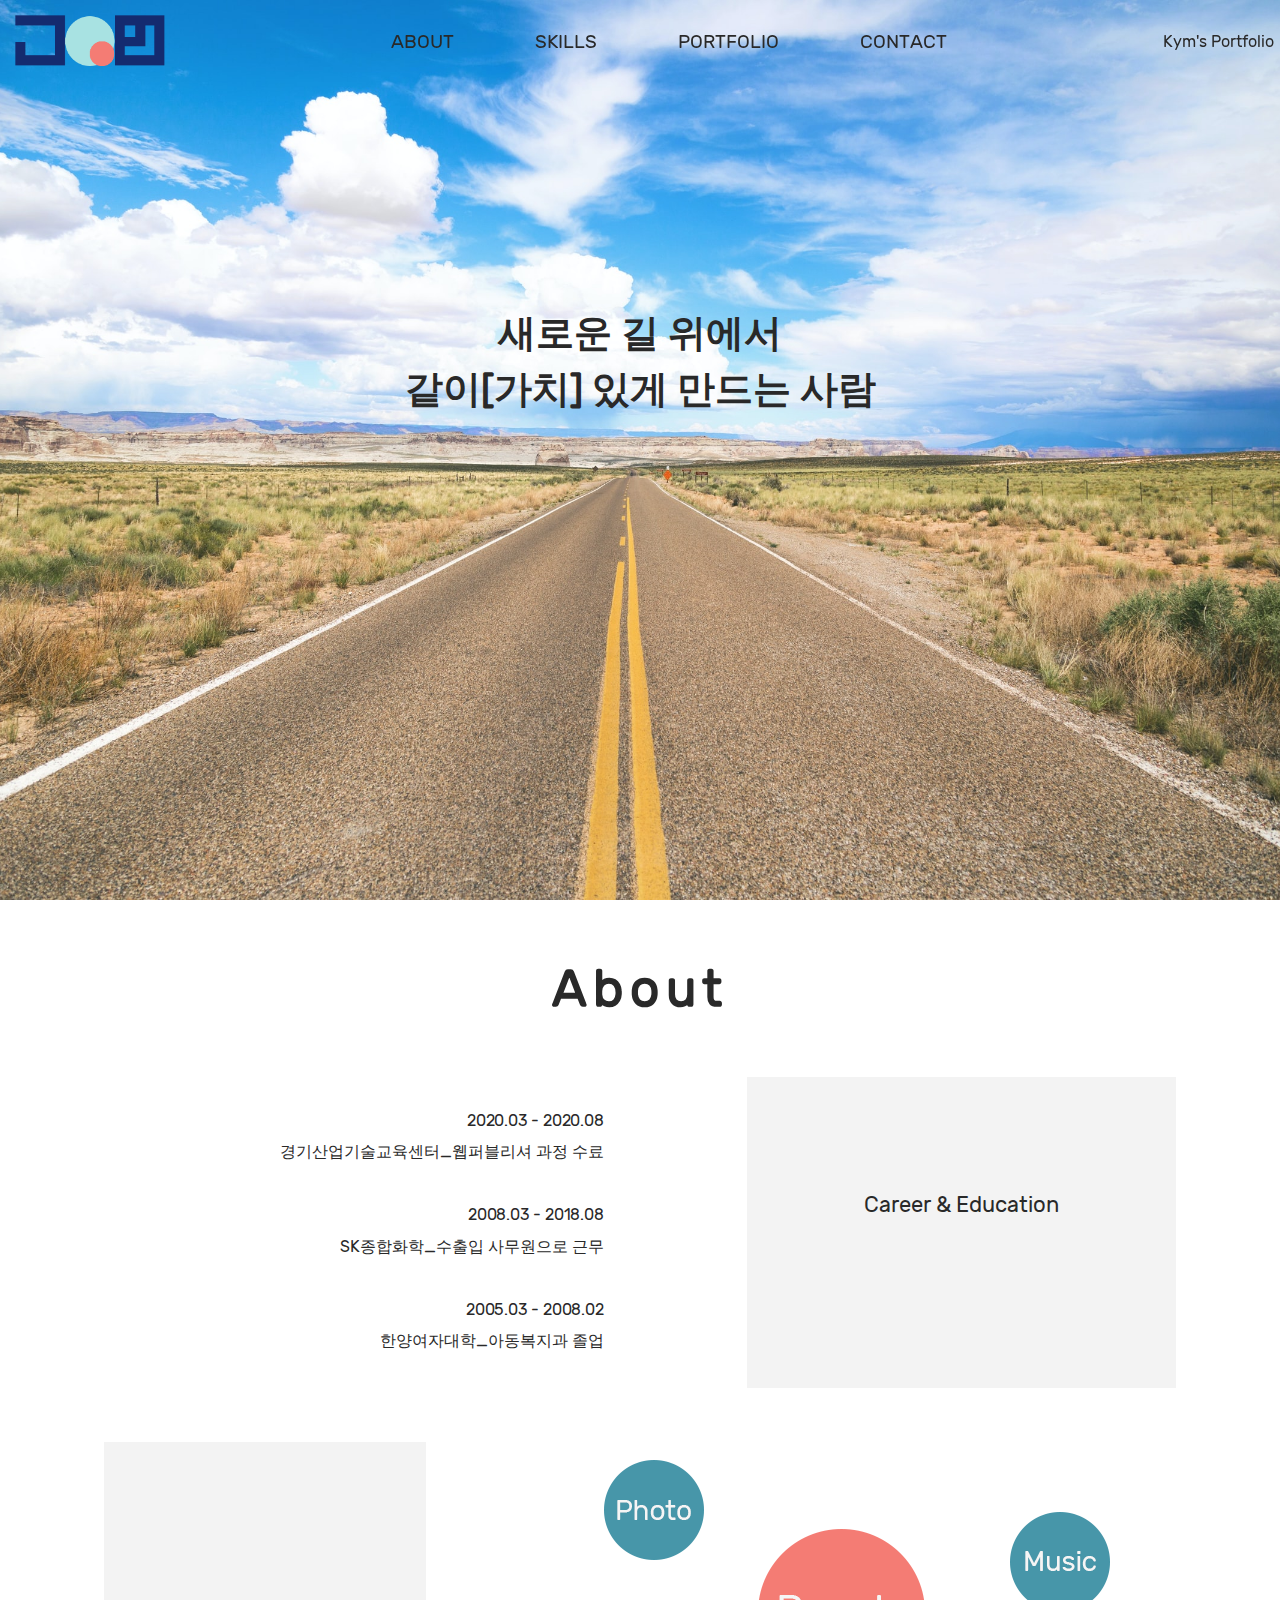
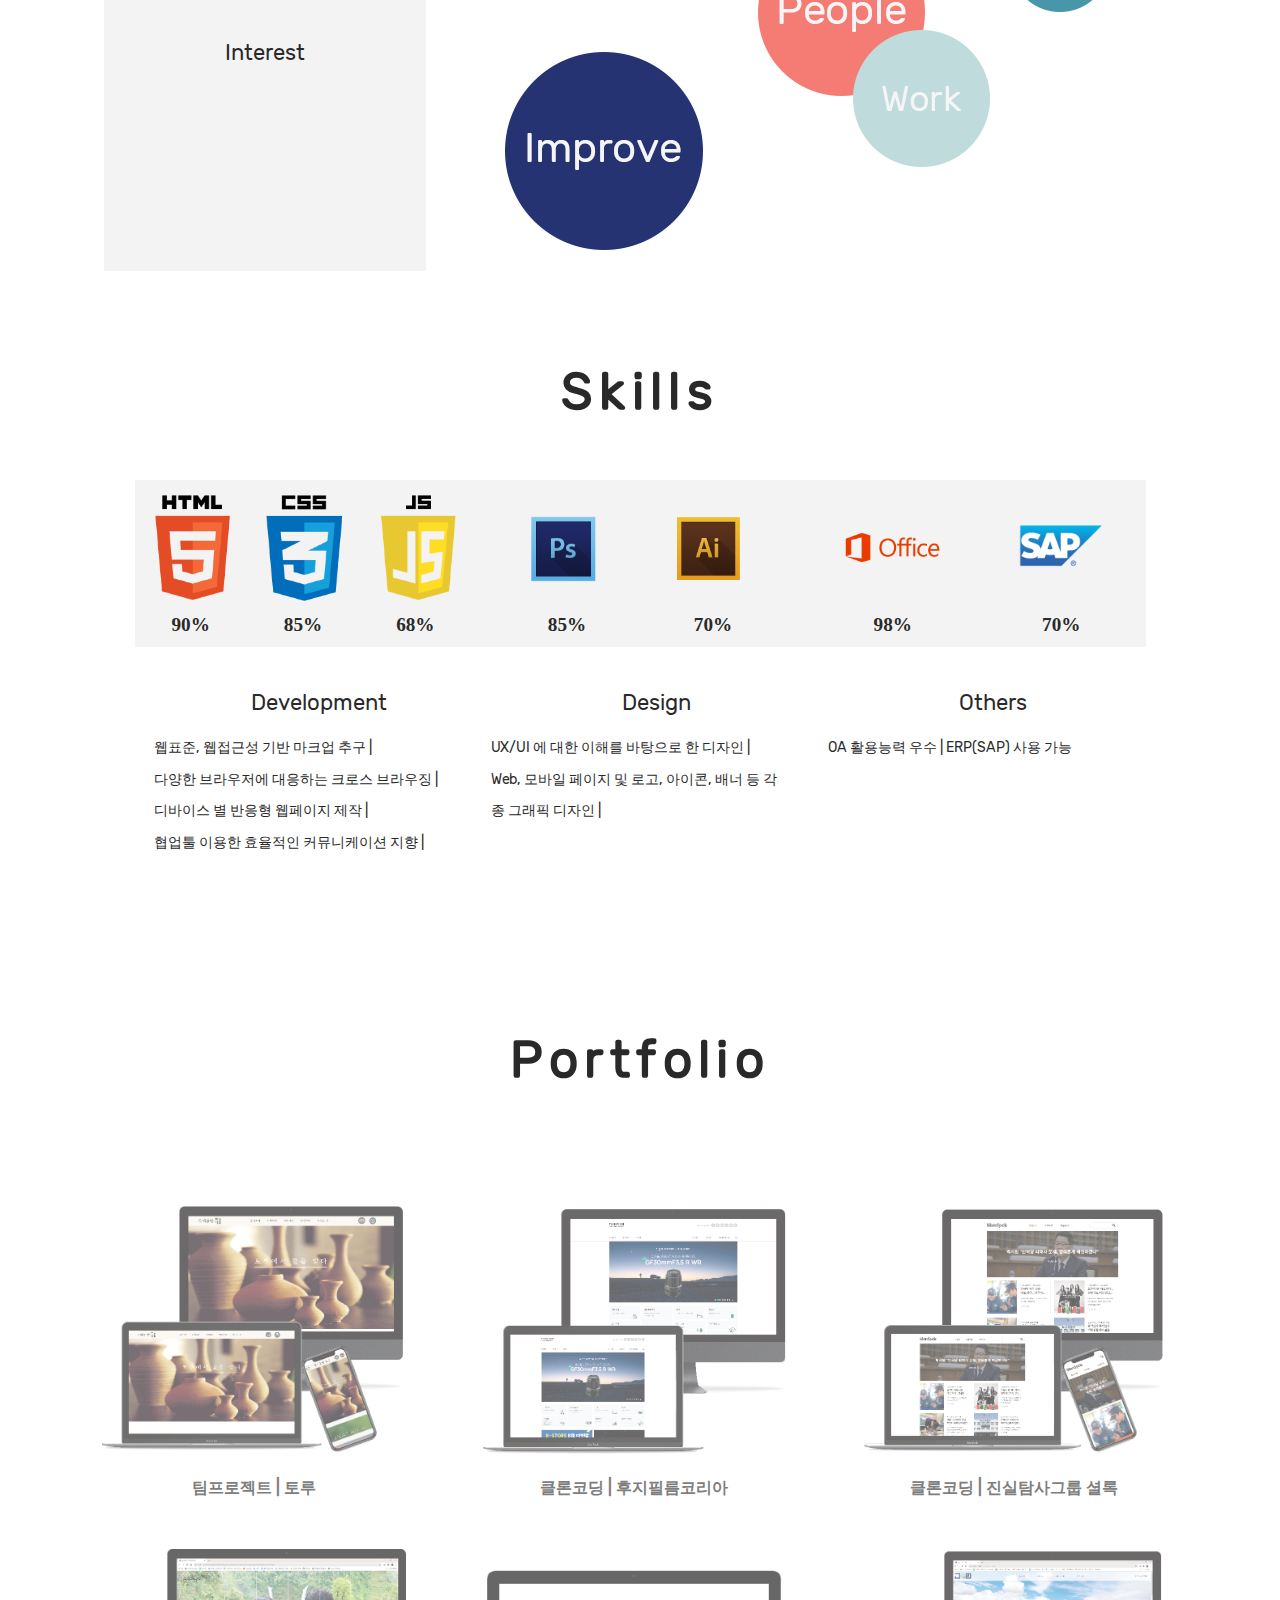
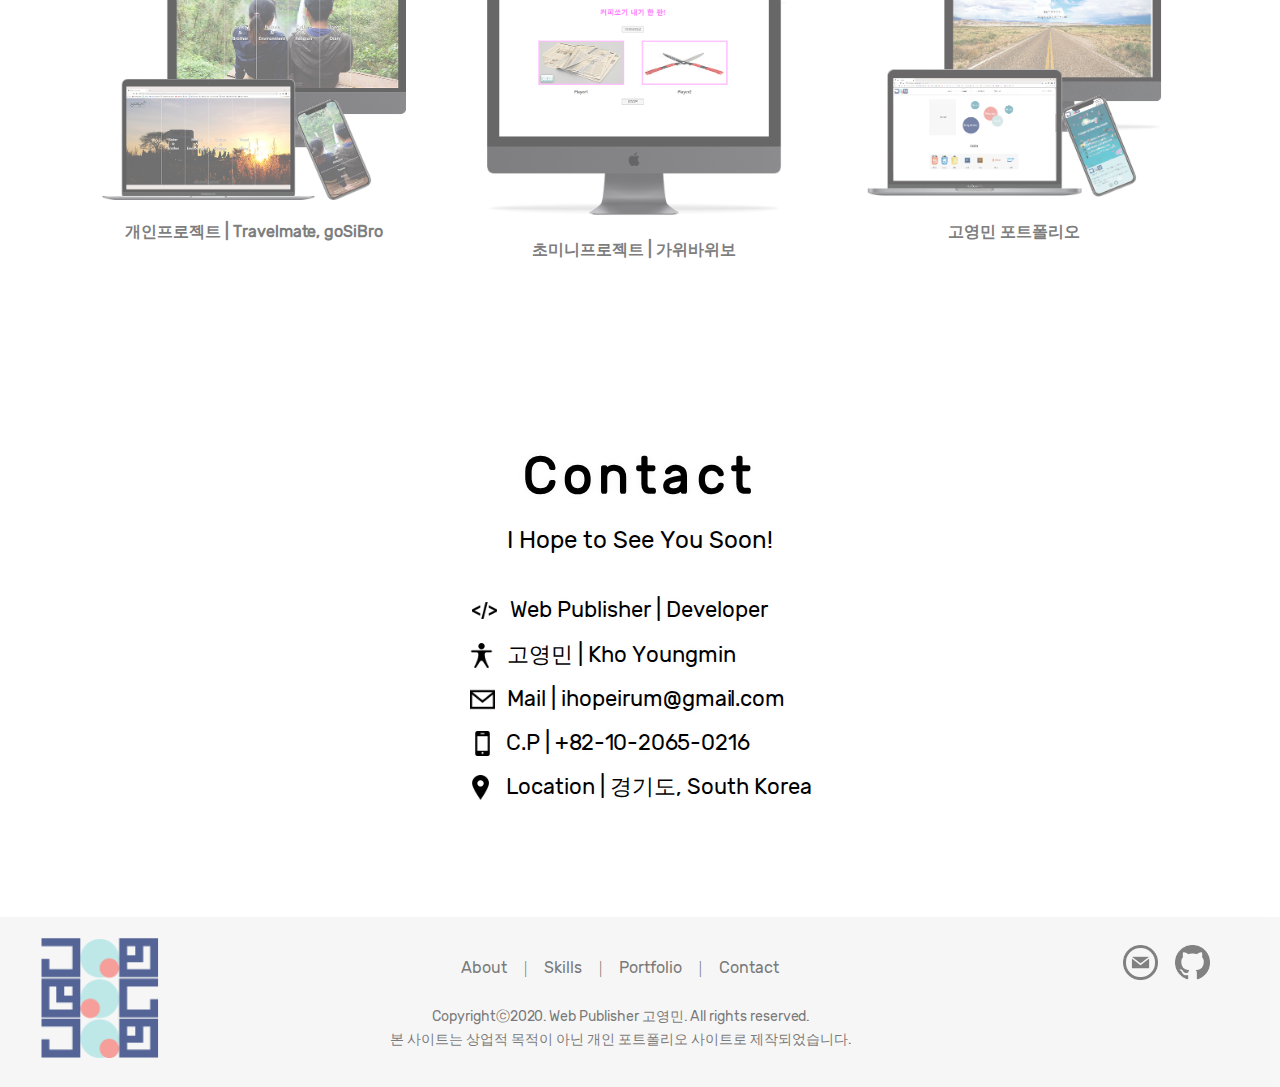
==== commit 6b8314d3: "change portfolio content : goSiBro project instead of museum" ====
--- a/index.html
+++ b/index.html
@@ -178,7 +178,7 @@
       <div class="img_container">
         <div class="img_item pf1" id="modal_open00">
           <img src="img/thumnail_toru.png" alt="프로젝트 토루">
-          <p class="sub_tit_pf">프로젝트 | 토루</p>
+          <p class="sub_tit_pf">팀프로젝트 | 토루</p>
         </div>
         <div class="modal_box" id="modal00">
           <div class="modal_contents">
@@ -277,15 +277,15 @@
         </div>
   
         <div class="img_item pf4" id="modal_open03">
-          <img src="img/thumnail_sm.png" alt="클론코딩03">
-          <p class="sub_tit_pf">클론코딩 | 서울역사박물관</p>
+          <img src="img/thumnail_gosibro.png" alt="클론코딩03">
+          <p class="sub_tit_pf">개인프로젝트 | Travelmate, goSiBro</p>
         </div>
         <div class="modal_box" id="modal03">
           <div class="modal_contents">
             <span class="modal_close" id="modal_close03">&times;</span>
             <div class="modal_tit">
-              <h2>서울역사박물관</h2>
-              <p><a href="pf_contents/seoulmuseum.html" target="_blank">자세히 보기</a></p>
+              <h2>Travelmate, goSiBro</h2>
+              <p><a href="pf_contents/gosibro/gosibro_main.html" target="_blank">자세히 보기</a></p>
             </div>
             <dl class="modal_txt">
               <dt class="modal_txt_item modal_subtit">구분</dt>
@@ -297,12 +297,13 @@
               <dt class="modal_txt_item modal_subtit">기술사용</dt>
               <dd class="modal_txt_item modal_desc">html5, CSS3, JavaScript</dd>
               <dt class="modal_txt_item modal_subtit">Description</dt>
-              <dd class="modal_txt_item modal_desc">반응형 웹디자인 및 여러가지 JS기능 연습</dd>
-            </dl>
-            <!-- <div class="modal_img_wrap">
-              <img src="" alt="">
-              <img src="" alt="">
-            </div> -->
+              <dd class="modal_txt_item modal_desc">반응형 웹디자인 및 이미지 슬라이드 JS 연습.<br>
+                사용한 이미지들은 100% 본인 촬영 및 제작물이다.</dd>
+            </dl>
+            <div class="modal_img_wrap">
+              <img src="img/pf_gosibro01.png" alt="고씨브로">
+              <!-- <img src="" alt=""> -->
+            </div>
           </div>
         </div>
   
--- a/basic.css
+++ b/basic.css
@@ -59,6 +59,7 @@
 }
 .prologue {
   background-image: url(img/bg_mainS.jpg);
+  background-position: center;
   min-height: 100vh;
 }
 
